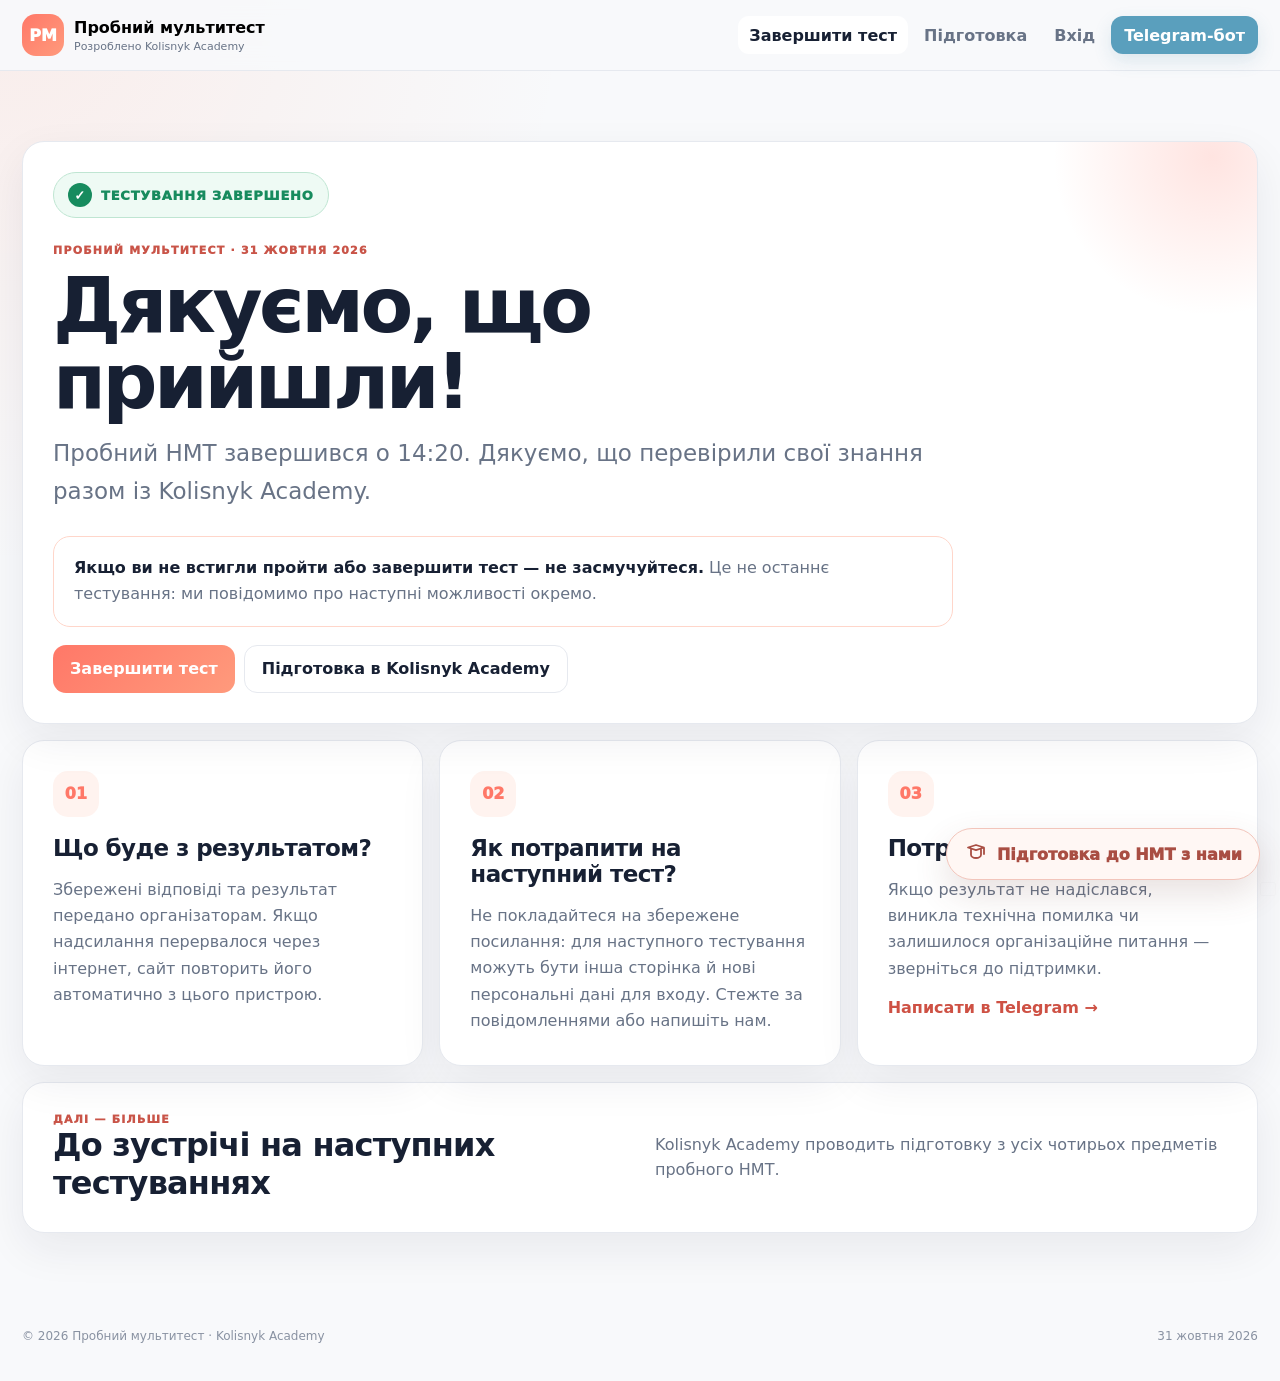
==== index.html @ 3bb96f21 "Refine persistent preparation call to action" ====
<!doctype html>
<html lang="uk">
<head>
<meta charset="utf-8">
<meta name="viewport" content="width=device-width,initial-scale=1,viewport-fit=cover">
<title>Пробний мультитест — Kolisnyk Academy</title>
<link rel="icon" type="image/svg+xml" href="assets/favicon.svg?v=1">
<meta name="description" content="Пробний НМТ у форматі, наближеному до реального тестувальника: реєстрація, персональний доступ, 2 етапи, 20-хвилинна перерва та 4 предмети.">
<link rel="stylesheet" href="assets/styles.css?v=60">
<!-- Microsoft Clarity -->
<script type="text/javascript">
    (function(c,l,a,r,i,t,y){
        c[a]=c[a]||function(){(c[a].q=c[a].q||[]).push(arguments)};
        t=l.createElement(r);t.async=1;t.src="https://www.clarity.ms/tag/"+i;
        y=l.getElementsByTagName(r)[0];y.parentNode.insertBefore(t,y);
    })(window, document, "clarity", "script", "yohpdgjc6r");
</script>
</head>
<body>

<header class="top"><div class="topin">
<button class="brand" id="brandHome"><span class="logo">PM</span><span><strong>Пробний мультитест</strong><small>Розроблено Kolisnyk Academy</small></span></button>
<nav class="desktop-nav" aria-label="Основна навігація"><button data-nav="ended" class="post-event-only" hidden>Завершити тест</button><button data-nav="home" class="active">Головна</button><button data-nav="register">Реєстрація</button><button data-nav="tutors">Підготовка</button><button data-nav="login">Вхід</button><a class="telegram-bot-nav" href="https://t.me/Kolisnyk_academy_bot" target="_blank" rel="noopener">Telegram-бот</a></nav>
</div></header>

<nav class="mobile-nav" aria-label="Мобільна навігація">
<button data-nav="ended" class="post-event-only" hidden>Завершити тест</button>
<button data-nav="home" class="active">Головна</button>
<button data-nav="register">Реєстрація</button>
<button data-nav="login" class="mobile-login"><svg class="mobile-nav-icon" viewBox="0 0 24 24" aria-hidden="true"><path d="M10 4H5a2 2 0 0 0-2 2v12a2 2 0 0 0 2 2h5M14 8l4 4-4 4M8 12h10"/></svg><span>Вхід</span></button>
<button data-nav="tutors">Підготовка</button>
<a id="mobileSupport" class="mobile-bot-link" href="https://t.me/Kolisnyk_academy_bot" target="_blank" rel="noopener">TG-бот</a>
</nav>

<main class="wrap">

<section id="home" class="section active">
<div class="hero">
<div class="card">
<div class="eyebrow" id="homeEyebrow">Пробний мультитест 2026</div>
<h1 id="homeTitle">НМТ буде 31 жовтня о 10:00</h1>
<p class="lead" id="homeLead">Перевір знання, відчуй темп тестування та спокійніше зайди в реальний іспит. Чотири предмети, два етапи та формат, наближений до НМТ.</p>
<div class="collabline"><b>Пробний мультитест від Kolisnyk Academy.</b><br>Проводимо підготовку з математики, української мови, історії України та англійської мови.</div>
<div class="datebox" id="homePhaseBox"><span id="homePhaseLabel">Реєстрація відкрита до</span><b id="homePhaseValue">30 жовтня 2026 · 23:59</b>
<div class="countdown" id="countdown">
<div class="count"><strong id="days">00</strong><span>днів</span></div>
<div class="count"><strong id="hours">00</strong><span>годин</span></div>
<div class="count"><strong id="minutes">00</strong><span>хвилин</span></div>
<div class="count"><strong id="seconds">00</strong><span>секунд</span></div>
</div></div>
<div class="schedule"><div><strong>10:00–12:00</strong><span>Перша сесія: українська мова + математика</span></div><div><strong>12:00–12:20</strong><span>Перерва. Якщо завершиш раніше — відпочиваєш до 12:20</span></div><div><strong>12:20–14:20</strong><span>Друга сесія: історія України + англійська</span></div></div>
<div class="actions"><button id="homeRegisterBtn" class="btn primary" data-nav="register">Зареєструватися</button><a class="btn telegram-bot-btn" href="https://t.me/Kolisnyk_academy_bot" target="_blank" rel="noopener">Перейти в Telegram-бот</a><button id="homeLoginBtn" class="btn ghost" data-nav="login">Увійти до кабінету</button><button class="btn ghost" data-nav="tutors" data-prep-target="academyPrep">Підготовка в Kolisnyk Academy</button></div>
</div>

<div class="card">
<div class="eyebrow">Участь</div><h2>Що потрібно зробити</h2>
<div class="quick">
<div class="quickrow"><span class="quickicon">1</span><div><b id="quickTitle1">Заповнити реєстрацію</b><span id="quickText1">Телефон і актуальний Telegram обов'язкові.</span></div></div>
<div class="quickrow"><span class="quickicon">2</span><div><b id="quickTitle2">Дочекатися підтвердження</b><span id="quickText2">Усю важливу інформацію надішлемо за вказаними контактами.</span></div></div>
<div class="quickrow"><span class="quickicon">3</span><div><b id="quickTitle3">Увійти 31 жовтня</b><span id="quickText3">Для кожного учасника буде персональний доступ.</span></div></div>
</div>
<div class="support"><p><b>Є питання або щось не працює?</b><br>Напиши нам у Telegram — допоможемо.</p><a id="supportHome" class="btn soft" href="https://t.me/kolisnyk_academy" target="_blank" rel="noopener">Написати в Telegram</a></div>
</div>
</div>

<div class="card" style="margin-top:16px">
<div class="eyebrow">FAQ</div><h2>Короткі відповіді</h2>
<div class="faq">
<details><summary>Коли буде пробний мультитест?</summary><p>31 жовтня 2026 року. Перша сесія починається о 10:00, друга — о 12:20 за київським часом. Логін і пароль можна отримати в Telegram-боті після реєстрації.</p></details>
<details><summary>Які предмети будуть?</summary><p>Українська мова, математика, історія України та англійська мова. Усі чотири предмети проводить Kolisnyk Academy.</p></details>
<details><summary>Скільки триватиме тест?</summary><p>Перша сесія триває з 10:00 до 12:00. О 12:00 вона завершується автоматично, після чого триває перерва до 12:20. Якщо завершиш раніше, матимеш довшу перерву. Друга сесія проходить з 12:20 до 14:20.</p></details>
<details><summary>Що буде, якщо не завершити першу сесію до 12:00?</summary><p>О 12:00 перша сесія завершується автоматично. Якщо учасник не завершив її самостійно вчасно, за цю сесію відображатиметься 0. Дані виконання зберігаються для організатора.</p></details>
<details><summary>Можна проходити з телефона?</summary><p>Так. Сайт адаптований для смартфона. Але для самого тесту, якщо є можливість, зручніше використовувати ноутбук або комп'ютер.</p></details>
<details><summary>Що буде після реєстрації?</summary><p>Одразу відкрий наш <a class="telegram-bot-inline" href="https://t.me/Kolisnyk_academy_bot" target="_blank" rel="noopener">Telegram-бот</a>, натисни «Start / Розпочати» та отримай персональні дані для входу.</p></details>
<details><summary>Що робити, якщо помилився / помилилася в Telegram?</summary><p>Напиши нам у Telegram підтримки та вкажи ім'я, з яким реєструвався / реєструвалася.</p></details>
</div></div>
</section>

<section id="ended" class="section post-event-section" aria-labelledby="endedTitle" aria-hidden="true">
<div class="post-event-hero card">
  <div class="post-event-status"><span aria-hidden="true">✓</span> Тестування завершено</div>
  <div class="eyebrow">Пробний мультитест · 31 жовтня 2026</div>
  <h1 id="endedTitle">Дякуємо, що прийшли!</h1>
  <p class="lead">Пробний НМТ завершився о 14:20. Дякуємо, що перевірили свої знання разом із Kolisnyk Academy.</p>
  <div class="post-event-note"><b>Якщо ви не встигли пройти або завершити тест — не засмучуйтеся.</b> Це не останнє тестування: ми повідомимо про наступні можливості окремо.</div>
  <div class="actions post-event-actions">
    <button class="btn primary" data-nav="ended">Завершити тест</button>
    <button class="btn ghost" data-nav="tutors">Підготовка в Kolisnyk Academy</button>
  </div>
</div>

<div class="post-event-grid">
  <article class="card post-event-card">
    <span class="post-event-icon" aria-hidden="true">01</span>
    <h2>Що буде з результатом?</h2>
    <p>Збережені відповіді та результат передано організаторам. Якщо надсилання перервалося через інтернет, сайт повторить його автоматично з цього пристрою.</p>
  </article>
  <article class="card post-event-card">
    <span class="post-event-icon" aria-hidden="true">02</span>
    <h2>Як потрапити на наступний тест?</h2>
    <p>Не покладайтеся на збережене посилання: для наступного тестування можуть бути інша сторінка й нові персональні дані для входу. Стежте за повідомленнями або напишіть нам.</p>
  </article>
  <article class="card post-event-card">
    <span class="post-event-icon" aria-hidden="true">03</span>
    <h2>Потрібна допомога?</h2>
    <p>Якщо результат не надіслався, виникла технічна помилка чи залишилося організаційне питання — зверніться до підтримки.</p>
    <a class="text-link" href="https://t.me/kolisnyk_academy" target="_blank" rel="noopener">Написати в Telegram →</a>
  </article>
</div>

<div class="card post-event-footer">
  <div><div class="eyebrow">Далі — більше</div><h2>До зустрічі на наступних тестуваннях</h2></div>
  <p>Kolisnyk Academy проводить підготовку з усіх чотирьох предметів пробного НМТ.</p>
</div>
</section>

<section id="register" class="section">
<div class="grid2">
<div class="card">
<div class="eyebrow">Реєстрація</div><h2>Запис на пробний мультитест</h2><p class="lead" style="font-size:16px">Заявки приймаємо до 30 жовтня 2026, 23:59 за київським часом.</p>
<form id="registrationForm">
<div class="formgrid">
<div class="field full"><label for="regName">Ім'я та прізвище</label><input id="regName" autocomplete="name" required placeholder="Наприклад, Анна Шевченко"></div>
<div class="field"><label for="regPhone">Телефон</label><input id="regPhone" type="tel" inputmode="tel" autocomplete="tel" required placeholder="+380 67 123 45 67"></div>
<div class="field"><label for="regTelegram">Telegram</label><input id="regTelegram" autocapitalize="off" spellcheck="false" required placeholder="@username"></div>
<div class="field"><label for="regEmail">Email</label><input id="regEmail" type="email" inputmode="email" autocomplete="email" required placeholder="name@gmail.com"></div>
<div class="field"><label for="regGrade">Клас</label><select id="regGrade" required><option value="">Оберіть клас</option><option>9</option><option>10</option><option>11</option><option>Випускник/ця</option></select></div>
<div class="field full"><label for="regCity">Місто</label><input id="regCity" autocomplete="address-level2" required placeholder="Київ"></div>
</div>
<div class="notice"><b>Перевір Telegram перед відправленням.</b> Вкажи актуальний <b>@username</b>. Якщо username неправильний або з тобою неможливо зв'язатися, ми не зможемо підтвердити участь та надіслати важливу інформацію.</div>
<div class="notice wait-notice"><b>Після надсилання форми обов’язково перейдіть у Telegram-бот.</b> Натисніть «Start / Розпочати», щоб отримати індивідуальні логін і пароль.<a class="telegram-bot-inline telegram-bot-notice" href="https://t.me/Kolisnyk_academy_bot" target="_blank" rel="noopener">Відкрити Telegram-бот →</a></div>
<div class="actions registration-actions"><button class="btn primary" type="submit">Надіслати заявку</button><a class="btn telegram-bot-btn" href="https://t.me/Kolisnyk_academy_bot" target="_blank" rel="noopener">Після заявки — відкрити Telegram-бот</a></div>
<div id="registrationStatus" class="status"></div>
</form>
</div>

<div class="card">
<div class="eyebrow">Підтримка</div><h2>Якщо виникло питання</h2>
<p class="lead" style="font-size:16px">Якщо форма не надсилається, не приходить підтвердження або ти помилився / помилилася в контактах — напиши нам.</p>
<div class="support"><p>Найшвидший спосіб зв'язку — Telegram.</p><a id="supportRegister" class="btn primary" href="https://t.me/kolisnyk_academy" target="_blank" rel="noopener">Написати в Telegram</a></div>
</div>
</div>
</section>

<section id="login" class="section">
<div class="card login">
<div class="eyebrow">31 жовтня 2026</div><h2>Вхід для учасників</h2><p class="lead" style="font-size:16px">Вхід для учасників буде доступний з 09:00 31 жовтня. Увійди завчасно — тест починається о 10:00.</p>
<div id="sessionStatus" class="sessionbox" aria-live="polite"><strong>Вхід для зареєстрованих учасників</strong><span>Використай персональні логін і пароль, отримані в Telegram-боті після реєстрації.</span></div>
  <div id="loginCountdown" class="phase-countdown" hidden aria-live="polite"></div>
  <form id="loginForm" style="margin-top:18px">
    <div class="field"><label for="loginInput">Логін</label><input id="loginInput" required autocomplete="username" placeholder="Введіть логін"></div>
    <div class="field" style="margin-top:14px"><label for="passwordInput">Пароль</label><input id="passwordInput" type="password" required autocomplete="current-password" placeholder="Введіть пароль"></div>
    <div class="actions"><button class="btn primary" type="submit">Увійти</button></div>
    <div id="loginStatus" class="status"></div>
  </form>
<div class="support"><p><b>Ще не отримав/ла логін і пароль?</b><br>Відкрий Telegram-бот і натисни «Start / Розпочати». Якщо потрібна допомога — напиши менеджеру.</p><div class="actions"><a class="btn telegram-bot-btn" href="https://t.me/Kolisnyk_academy_bot" target="_blank" rel="noopener">Отримати доступ у Telegram-боті</a><a id="supportLogin" class="btn ghost" href="https://t.me/kolisnyk_academy" target="_blank" rel="noopener">Написати менеджеру</a></div></div>
</div>
</section>

<section id="lobby" class="section">
  <div class="panel">
    <div class="eyebrow">Перед початком</div>
    <h2>Перевірте дані та правила</h2>
    <div class="lobby-grid">
      <div class="identity">
        <small>Учасник / учасниця</small>
        <strong id="lobbyName">Учасник / учасниця</strong>
        <div style="margin-top:18px;color:var(--muted)">Пробний НМТ від Kolisnyk Academy</div>
        <div style="font-size:22px;font-weight:950;margin-top:4px">31 жовтня 2026</div>
      </div>
      <div>
        <div class="info-band">Тест проходить у два етапи. У межах одного етапу можна самостійно перемикатися між двома предметами. Після завершення першого етапу повернутися до української мови та математики неможливо.</div>
        <div class="rules">
          <div class="rule"><i>1</i><span>На перший етап відведено 120 хвилин: українська мова + математика.</span></div>
          <div class="rule"><i>2</i><span>Кожну відповідь потрібно окремо зберегти кнопкою «Зберегти відповідь».</span></div>
          <div class="rule"><i>3</i><span>Після першого етапу — 20 хвилин перерви.</span></div>
          <div class="rule"><i>4</i><span>Другий етап — 120 хвилин: історія України + англійська мова.</span></div>
        </div>
        <label class="checkline"><input id="rulesAgree" type="checkbox"><span>Я ознайомився / ознайомилася з правилами пробного тесту й розумію, що після завершення етапу повернутися до нього буде неможливо.</span></label>
        <div class="exam-start">
  
  <h3>Початок тестування</h3>
  <p>Перша сесія починається о 10:00, друга — о 12:20 за київським часом.</p>
  <div class="actions">
    <button id="startTestBtn" class="btn primary">Почати тестування</button>
    <button id="startStage2TestBtn" hidden data-test-control class="btn ghost" type="button">Одразу відкрити другу сесію</button>
    <button id="resetProgressBtn" hidden data-test-control class="btn soft" type="button">Скинути мій прогрес</button>
  </div>
  <div id="lobbyCountdown" class="phase-countdown" hidden aria-live="polite"></div>
</div>
      </div>
    </div>
  </div>
</section>

<section id="exam" class="section">
  <div class="exam-shell">
    <div class="exam-top">
      <div class="exam-tabs">
        <button class="exam-tab active" data-examtab="examview">Іспит</button>
        <button class="exam-tab" data-examtab="reference">Довідкові матеріали</button>
        <button class="exam-tab" data-examtab="instruction">Інструкція</button>
      </div>
      <div style="display:flex;align-items:center;gap:10px;flex-wrap:wrap">
        <button id="timerToggle" class="timer timer-toggle" type="button" aria-pressed="false" title="Приховати таймер">⏱ <span id="timerText">02:00:00</span><span id="timerHiddenLabel" class="hide">Показати таймер</span></button>
        <button id="finishStageBtn" class="btn btn-primary">Завершити роботу над тестом</button>
      </div>
    </div>

    <div id="examview" class="exam-view">
      <div class="exam-grid">
        <aside class="side-left">
          <h3 style="margin-top:0">Розклад</h3>
          <div class="schedule-item"><span class="schedule-num">1</span><div><b>1 етап — 10:00–12:00</b><span>Українська мова 2026 + математика 2026</span></div></div>
          <div class="schedule-item"><span class="schedule-num">2</span><div><b>Перерва — до 12:20</b><span>Повернутися до першого етапу неможливо.</span></div></div>
          <div class="schedule-item"><span class="schedule-num">3</span><div><b>2 етап — 12:20–14:20</b><span>Історія України 2026 + англійська мова 2024</span></div></div>
          <div class="info-band" style="margin-top:15px;font-size:12px">У межах активного етапу можна перемикатися між двома предметами й самостійно розподіляти час.</div>
        </aside>

        <main class="exam-main">
          <div class="subject-tabs">
            <button class="subject-tab active" data-subject="ukrainian">Українська мова</button>
            <button class="subject-tab" data-subject="math">Математика</button>
            <button class="subject-tab" data-subject="history" disabled>Історія України</button>
            <button class="subject-tab" data-subject="english" disabled>Англійська мова</button>
          </div>

          <div class="qhead">
            <h3 id="questionTitle">Завдання 1</h3>
            <div class="q-actions"><span class="pill" id="typePill">Вибір однієї відповіді</span></div>
          </div>

          <div id="questionContent"></div>

          <div class="save-row">
            <button id="saveAnswerBtn" class="btn btn-primary">Зберегти відповідь</button>
            <span id="savedMessage" class="saved">✓ Відповідь збережено</span>
          </div>
        </main>

        <aside class="side-right">
          <h3>Завдання</h3>
          <div id="palette" class="palette"></div>
          <div class="legend"><span><i class="dot"></i>Відповідь є</span><span><i class="dot visited"></i>Переглянуто</span><span><i class="dot gray"></i>Не відкрито</span></div>
        </aside>
      </div>
    </div>

    <div id="reference" class="reference-view">
      <div class="exam-main">
        <div class="eyebrow">Математика</div>
        <h2>Довідкові матеріали</h2>
        <p class="sub">Офіційний довідник формул на 3 сторінки: алгебра, аналіз, тригонометрія, геометрія, координати та вектори.</p>
        <div class="reference-pdf">
          <div class="reference-pages" aria-label="Три сторінки довідкових матеріалів"><img src="formuli-page-1.png" alt="Довідкові матеріали, сторінка 1"><img src="formuli-page-2.png" alt="Довідкові матеріали, сторінка 2" loading="lazy"><img src="formuli-page-3.png" alt="Довідкові матеріали, сторінка 3" loading="lazy"></div>
          <div class="actions"><a class="btn btn-ghost" href="formuli.pdf" target="_blank" rel="noopener">Відкрити PDF на весь екран</a><a class="btn btn-soft" href="formuli.pdf" download>Завантажити PDF</a></div>
        </div>
      </div>
    </div>

    <div id="instruction" class="instruction-view">
      <div class="exam-main">
        <div class="eyebrow">Як працювати із тестом</div>
        <h2>Інструкція</h2>
        <div class="instruction-intro">Перед початком переконайтеся, що пристрій підключений до живлення, інтернет працює стабільно, а браузер не перебуває в режимі приватного перегляду.</div>
        <div class="instruction-list">
          <div class="instruction-item"><b>1. Два етапи.</b> Перший етап триває 120 хвилин і містить українську мову та математику. Після перерви відкривається другий етап — історія України та англійська мова, також на 120 хвилин.</div>
          <div class="instruction-item"><b>2. Перемикання між предметами.</b> У межах активного етапу можна вільно перемикатися між двома доступними предметами й самостійно розподіляти час.</div>
          <div class="instruction-item"><b>3. Навігація завданнями.</b> Використовуйте номери на панелі «Завдання». Кораловий номер означає збережену відповідь, сірий — переглянуте завдання без збереженої відповіді.</div>
          <div class="instruction-item"><b>4. Збереження відповіді.</b> Самого вибору варіанта недостатньо. Для кожного завдання обов'язково натисніть «Зберегти відповідь». Лише після цього відповідь зараховується.</div>
          <div class="instruction-item"><b>5. Зміна відповіді.</b> До завершення активного етапу можна повернутися до завдання, вибрати інший варіант і повторно натиснути «Зберегти відповідь».</div>
          <div class="instruction-item"><b>6. Завдання на відповідність.</b> Кожну літеру можна використати лише один раз. Якщо варіант уже обрано в іншому рядку, система не дозволить вибрати його повторно.</div>
          <div class="instruction-item"><b>7. Таймер.</b> Час продовжує відраховуватися, навіть якщо таймер приховано. Перед завершенням етапу система покаже попередження за 10, 5 та 1 хвилину.</div>
          <div class="instruction-item"><b>8. Довідкові матеріали.</b> PDF із математичними формулами доступний у вкладці «Довідкові матеріали». Повернутися до завдання можна вкладкою «Іспит».</div>
          <div class="instruction-item"><b>9. Перезавантаження сторінки.</b> Збережені відповіді, активний етап, таймер і сеанс входу відновляться автоматично. Незбережений вибір поточного завдання відновлюватися не буде.</div>
          <div class="instruction-item"><b>10. Завершення.</b> Натисніть «Завершити роботу над тестом». Система покаже номери завдань без збережених відповідей і попросить підтвердження. Після підтвердження повернутися до завершеного етапу неможливо.</div>
          <div class="instruction-item"><b>11. Якщо виникла проблема.</b> Не закривайте вкладку одразу. Спочатку спробуйте один раз перезавантажити сторінку. Якщо проблема залишилася, зробіть знімок екрана й зверніться до організатора.</div>
        </div>
      </div>
    </div>
  </div>
</section>

<section id="tutors" class="section">
<div class="prep-funnel" id="academyPrep">
  <div class="prep-funnel-top"><a href="https://olexanderkolsnyk.github.io/Kolisnyk-Academy/" target="_blank" rel="noopener" aria-label="Відкрити сайт Kolisnyk Academy"><img src="assets/logo-kolisnyk-horizontal.png" alt="Kolisnyk Academy" width="767" height="294"></a><span>Підбір без довгих анкет</span></div>
  <div class="prep-funnel-hero">
    <div class="prep-funnel-copy"><div class="eyebrow">Підготовка з чотирьох предметів</div><h2>Підібрати <em>навчання</em></h2><p>Розкажіть, що зараз потрібно. Ми запропонуємо формат і викладача, а ви познайомитеся з ним на пробному занятті.</p><div class="prep-steps" aria-label="Як це працює"><span>1. Ціль</span><span>2. Розмова</span><span>3. Пробне</span></div></div>
    <div class="prep-picker"><div class="prep-picker-head"><h3>Що вас цікавить?</h3><p>Оберіть один варіант — це ні до чого не зобов’язує.</p></div><div class="prep-goals" role="group" aria-label="Навчальна ціль"><button type="button" data-prep-goal="НМТ"><strong>Підготовка до НМТ</strong><small>від стартового рівня до цільового бала</small></button><button type="button" data-prep-goal="Школа"><strong>Шкільна програма</strong><small>зрозуміти теми й підняти оцінку</small></button><button type="button" data-prep-goal="Поглиблено"><strong>Поглиблено</strong><small>олімпіади, параметри, складні задачі</small></button><button type="button" data-prep-goal="Порада"><strong>Потрібна порада</strong><small>разом визначимо найкращий старт</small></button></div><p class="prep-recommendation" id="prepRecommendation" aria-live="polite">Оберіть ціль — нижче можна одразу написати живій людині.</p></div>
  </div>
  <div class="prep-contact"><div class="prep-contact-head"><h3>Домовтеся про підготовку так, як зручно вам</h3><p>Без ботів і автоматичних продажів — відповість менеджер академії.</p></div><div class="prep-contact-grid"><a href="https://t.me/kolisnyk_academy" target="_blank" rel="noopener"><i><svg viewBox="0 0 24 24" aria-hidden="true"><path d="M21.5 3.4 18.3 19c-.2 1.1-.9 1.4-1.8.9l-4.9-3.6-2.4 2.3c-.3.3-.5.5-1 .5l.4-5 9-8.1c.4-.4-.1-.6-.6-.2L5.9 12.8l-4.8-1.5c-1-.3-1.1-1 .2-1.5L20 2.6c.9-.3 1.7.2 1.5.8Z"/></svg></i><strong>Написати в Telegram</strong><span>Найшвидший спосіб домовитися</span><b>↗</b></a><a href="https://ig.me/m/kolisnyk_academy" target="_blank" rel="noopener"><i><svg viewBox="0 0 24 24" aria-hidden="true"><rect x="3" y="3" width="18" height="18" rx="5"/><circle cx="12" cy="12" r="4.2"/><circle cx="17.4" cy="6.7" r="1"/></svg></i><strong>Написати в Instagram</strong><span>Перейти одразу в Direct</span><b>↗</b></a><a href="https://olexanderkolsnyk.github.io/Kolisnyk-Academy/" target="_blank" rel="noopener"><i><svg viewBox="0 0 24 24" aria-hidden="true"><circle cx="12" cy="12" r="9"/><path d="M3 12h18M12 3a14 14 0 0 1 0 18M12 3a14 14 0 0 0 0 18"/></svg></i><strong>Дізнатися більше про школу</strong><span>Викладачі, навчання, результати та ціни</span><b>↗</b></a></div></div>
  <div class="prep-socials"><div><h3>Дивитися, читати й бути на зв’язку</h3><span>Усі офіційні сторінки в одному місці</span></div><div class="prep-social-grid"><a href="https://www.instagram.com/kolisnyk_academy" target="_blank" rel="noopener"><i><svg viewBox="0 0 24 24"><rect x="3" y="3" width="18" height="18" rx="5"/><circle cx="12" cy="12" r="4.2"/><circle cx="17.4" cy="6.7" r="1"/></svg></i>Instagram</a><a href="https://www.tiktok.com/@kolisnyk_academy" target="_blank" rel="noopener"><i><svg viewBox="0 0 24 24"><path d="M14 4v10.2a4.2 4.2 0 1 1-3.6-4.1M14 4c.8 2.7 2.4 4.2 5 4.5"/></svg></i>TikTok</a><a href="https://www.youtube.com/@kolisnyk_academy" target="_blank" rel="noopener"><i><svg viewBox="0 0 24 24"><path d="M21 8.2a3 3 0 0 0-2.1-2.1C17 5.6 12 5.6 12 5.6s-5 0-6.9.5A3 3 0 0 0 3 8.2 31 31 0 0 0 2.5 12 31 31 0 0 0 3 15.8a3 3 0 0 0 2.1 2.1c1.9.5 6.9.5 6.9.5s5 0 6.9-.5a3 3 0 0 0 2.1-2.1 31 31 0 0 0 .5-3.8 31 31 0 0 0-.5-3.8ZM10 9l5 3-5 3Z"/></svg></i>YouTube</a><a href="https://t.me/kolisnyk_academy" target="_blank" rel="noopener"><i><svg viewBox="0 0 24 24"><path d="M21.5 3.4 18.3 19c-.2 1.1-.9 1.4-1.8.9l-4.9-3.6-2.4 2.3c-.3.3-.5.5-1 .5l.4-5 9-8.1c.4-.4-.1-.6-.6-.2L5.9 12.8l-4.8-1.5c-1-.3-1.1-1 .2-1.5L20 2.6c.9-.3 1.7.2 1.5.8Z"/></svg></i>Telegram</a><a href="https://www.threads.com/@kolisnyk_academy?igshid=NTc4MTIwNjQ2YQ==" target="_blank" rel="noopener"><i><svg viewBox="0 0 24 24"><path d="M16.5 8.5c-1-2-2.8-3-5-3-4 0-6.5 2.8-6.5 6.8 0 4.1 2.5 6.7 6.3 6.7 3.4 0 5.7-1.7 5.7-4.3 0-2.1-1.6-3.5-4.1-3.5-2.3 0-3.8 1-3.8 2.6 0 1.4 1.2 2.3 2.8 2.3 2.7 0 4.6-2.2 4.6-5.2 0-3.4-1.7-5.6-4.8-5.6"/></svg></i>Threads</a><a href="https://www.facebook.com/katerina.kolisnik.727264" target="_blank" rel="noopener"><i><svg viewBox="0 0 24 24"><path d="M14 8h3V4h-3c-3 0-5 2-5 5v3H6v4h3v6h4v-6h3l1-4h-4V9c0-.7.3-1 1-1Z"/></svg></i>Facebook</a><a href="https://r.mssg.me/m/697bfcc0610fc48495b6ee1d" target="_blank" rel="noopener"><i><svg viewBox="0 0 24 24"><path d="M5 4.5c4-2 10-1.5 13 1.5 2.5 2.5 2.8 7.5.7 10.3-1.9 2.4-5.1 3.2-8.2 2.7L6 21l.8-3.8C3.8 14.4 2.8 7.7 5 4.5Z"/><path d="M8 8c.5 3.5 2.5 5.5 6 6m-5.5-6.5 1.5 2-1 1c.7 1.3 1.7 2.3 3 3l1-1 2 1.5"/></svg></i>Viber-чат</a></div><p>Оберіть будь-який канал — відповідь надасть людина, а не бот.</p></div>
</div>
</section>

<section id="admin" class="section">
  <div id="adminLoginCard" class="panel admin-login">
    <div class="eyebrow">Control room</div>
    <h2>Адміністрування</h2>
    <p class="sub">Вхід лише для організаторів.</p>
    <div class="field"><label for="adminPassword">Пароль адміністратора</label><input id="adminPassword" type="password" placeholder="••••••••"></div>
    <div class="actions"><button id="adminLoginBtn" class="btn btn-primary">Увійти</button></div>
    <div id="adminStatus" class="status"></div>
  </div>

  <div id="adminPanel" class="panel hide">
    <div class="eyebrow">Налаштування</div>
    <h2>Доступи учасників</h2>
    <div class="test-tools">
      <h3>Видати один доступ</h3>
      <div class="formgrid">
        <div class="field"><label for="accessName">Ім’я учасника</label><input id="accessName" placeholder="Анна Шевченко"></div>
        <div class="field"><label for="accessContact">Telegram або email</label><input id="accessContact" placeholder="@username або name@gmail.com"></div>
      </div>
      <div class="actions"><button id="createAccessBtn" class="btn primary">Створити логін і пароль</button><button id="importMainBtn" class="btn ghost">Імпортувати нових з основної таблиці</button></div>
      <div id="credentialOutput" class="credential-output hide"></div>
    </div>
    <div class="admin-settings">
      <div class="setting"><strong>Дедлайн реєстрації</strong><input id="adminDeadline" type="datetime-local"></div>
      <div class="setting"><strong>Дата доступу до тесту</strong><input id="adminTestStart" type="datetime-local"></div>
      <div class="setting"><strong>Реєстрація</strong><select id="adminRegOpen"><option value="yes">Відкрита</option><option value="no">Закрита</option></select></div>
      <div class="setting"><strong>Kolisnyk Academy · Telegram</strong><input id="mathTelegram" placeholder="https://t.me/..."></div>
      <div class="setting"><strong>Kolisnyk Academy · Instagram</strong><input id="mathInstagram" placeholder="https://instagram.com/..."></div>
      <div class="setting"><strong>Kolisnyk Academy · TikTok</strong><input id="mathTiktok" placeholder="https://tiktok.com/@..."></div>
    </div>

    <div class="toolbar">
      <button id="saveAdminSettings" class="btn btn-primary">Зберегти налаштування</button>
      <button id="exportAdminCsv" class="btn btn-green">Експорт CSV / Excel</button>
      <button id="refreshAdmin" class="btn btn-ghost">Оновити список</button>
    </div>

    <div class="table-wrap">
      <table>
        <thead><tr><th>№</th><th>ПІБ</th><th>Телефон</th><th>Telegram</th><th>Email</th><th>Клас</th><th>Місто</th><th>Логін</th><th>Статус</th></tr></thead>
        <tbody id="participantsBody"></tbody>
      </table>
    </div>
  </div>
</section>

</main>

<footer class="footer"><span>© 2026 Пробний мультитест · Kolisnyk Academy</span><span>31 жовтня 2026</span><button id="versionKnock" class="version-knock" aria-label=""></button></footer>

<div id="finishModal" class="modal">
  <div class="modal-card">
    <div class="eyebrow">Завершення етапу</div>
    <h3 id="finishTitle">Ви впевнені?</h3>
    <p id="finishSummary"></p><div id="finishMissing" class="missing-review"></div>
    <div class="actions">
      <button id="cancelFinish" class="btn btn-ghost">Ні, повернутися до завдань</button>
      <button id="confirmFinish" class="btn btn-primary">Так, завершити роботу</button>
    </div>
  </div>
</div>

<div id="breakModal" class="modal">
  <div class="modal-card">
    <div class="eyebrow">Перерва</div>
    <h3>Перший етап завершено</h3>
    <p>Повернутися до української мови та математики вже неможливо. Друга сесія почнеться у запланований час — о 12:20. Якщо першу сесію завершено раніше, перерва автоматично буде довшою.</p>
    <div class="timer" style="display:inline-block;margin:10px 0 5px"><span id="breakTimerText">00:20:00</span></div>
    <label class="checkline"><input id="secondStageAgree" type="checkbox"><span>Я ознайомився / ознайомилася з правилами другої сесії та готовий / готова розпочати тестування.</span></label>
    <div id="secondStageGate" class="phase-countdown" aria-live="polite">Друга сесія відкриється о 12:20.</div>
    <div class="actions"><button id="skipBreakBtn" class="btn primary" disabled>Почати другу сесію</button></div>
  </div>
</div>

<div id="resultModal" class="modal">
  <div class="modal-card result-modal-card">
    <div class="eyebrow">Результат</div>
    <h3>Пробний НМТ завершено</h3>
    <p id="resultLead" class="result-lead hide">Ваші відповіді успішно збережено.</p>
    <div id="resultLoading" class="result-loading" role="status" aria-live="polite">
      <span class="result-spinner" aria-hidden="true"></span>
      <strong>Зачекайте, будь ласка…</strong>
      <span>Зберігаємо відповіді та підтверджуємо спробу.</span>
    </div>
    <div id="resultErrorState" class="delivery-state err hide" role="alert"></div>
    <div id="resultSuccessContent" class="hide">
      <div class="telegram-result-info">
        <div class="telegram-result-icon" aria-hidden="true">
          <svg viewBox="0 0 24 24"><path d="M21 3 3.8 9.6c-1.2.5-1.2 1.2-.2 1.5l4.4 1.4 1.7 5.2c.2.7.1 1 .8 1 .5 0 .8-.2 1-.5l2.5-2.4 5 3.7c.9.5 1.6.2 1.8-.9L23 4.5C23.3 3.2 22.5 2.6 21 3Z"/></svg>
        </div>
        <div>
          <h4>Результат можна отримати в Telegram</h4>
          <p>На пробне НМТ зареєструвалося значно більше учасників, ніж ми очікували 💛<br>Щоб сайт працював стабільно для всіх, результати та аналіз тесту ми видаємо через наш Telegram-бот.</p>
          <p>Перейдіть у бот, натисніть «Start / Розпочати» — і одразу отримаєте свій результат.</p>
          <p>Там також можна замовити детальний аналіз тесту: правильні й неправильні відповіді, теми, які варто повторити, та рекомендації щодо підготовки.</p>
        </div>
      </div>
      <div id="resultGrid" class="result-grid tester-result-grid hide"></div>
      <div id="deliveryState" class="delivery-state hide" role="status" aria-live="polite"></div>
      <a id="telegramResultBtn" class="telegram-result-cta" href="https://t.me/Kolisnyk_academy_bot" target="_blank" rel="noopener">
        <svg viewBox="0 0 24 24" aria-hidden="true"><path d="M21 3 3.8 9.6c-1.2.5-1.2 1.2-.2 1.5l4.4 1.4 1.7 5.2c.2.7.1 1 .8 1 .5 0 .8-.2 1-.5l2.5-2.4 5 3.7c.9.5 1.6.2 1.8-.9L23 4.5C23.3 3.2 22.5 2.6 21 3Z"/></svg>
        <span>Отримати результат у Telegram</span>
      </a>
      <div class="result-secondary-actions">
        <button id="resultHome" class="btn ghost">На головну</button>
        <button class="btn btn-ghost" data-nav="tutors">Підготовка в Kolisnyk Academy</button>
      </div>
      <button id="repeatTestBtn" hidden data-test-control class="btn primary result-repeat">Скинути й пройти ще раз</button>
    </div>
    <button id="retryResultBtn" class="btn primary result-retry hide" type="button">Повторити збереження</button>
  </div>
</div>

<div id="warningToast" class="warning-toast" role="status" aria-live="assertive"></div>
<button class="prep-float" type="button" data-nav="tutors" aria-label="Перейти до підготовки до НМТ з Kolisnyk Academy"><svg viewBox="0 0 24 24" aria-hidden="true"><path d="M4 5.5 12 3l8 2.5-8 2.6-8-2.6Zm3 2v5.2c0 1.7 2.2 3.3 5 3.3s5-1.6 5-3.3V7.5M20 6v6"/></svg><span>Підготовка до НМТ з нами</span></button>
<script src="assets/exam-data.js?v=45"></script>
<script src="assets/app.js?v=63"></script>

</body>
</html>
---- assets/styles.css ----
:root{
  --bg:#f7f8fb;
  --card:#fff;
  --ink:#172033;
  --muted:#697386;
  --line:#e5e8ef;
  --coral:#ff7868;
  --coral2:#ff957a;
  --peach:#ffc0a5;
  --rose:#ff7d98;
  --soft:#fff3ef;
  --soft2:#fff7f4;
  --green:#1fa66f;
  --greenSoft:#eefaf4;
  --blueSoft:#eef7ff;
  --yellowSoft:#fff8e8;
  --shadow:0 18px 55px rgba(24,32,51,.08);
  --radius:24px;
}
*{box-sizing:border-box}
[hidden]{display:none!important}
html{scroll-behavior:smooth}
body{
  margin:0;
  font-family:Inter,ui-sans-serif,system-ui,-apple-system,BlinkMacSystemFont,"Segoe UI",sans-serif;
  color:var(--ink);
  background:
    radial-gradient(circle at 0% 0%,rgba(255,149,122,.14),transparent 28%),
    radial-gradient(circle at 100% 8%,rgba(255,192,165,.17),transparent 26%),
    var(--bg);
}
button,input,select,textarea{font:inherit}
button{cursor:pointer}
a{color:inherit}
.shell{max-width:1480px;margin:auto;padding:0 30px 60px}
.topbar{
  position:sticky;top:0;z-index:60;
  background:rgba(247,248,251,.90);
  backdrop-filter:blur(18px);
  border-bottom:1px solid rgba(229,232,239,.92)
}
.topbar-inner{
  max-width:1480px;margin:auto;padding:15px 30px;
  display:flex;align-items:center;justify-content:space-between;gap:24px
}
.brand-home{
  border:0;background:transparent;padding:0;display:flex;align-items:center;gap:13px;text-align:left;color:var(--ink)
}
.brand-mark{
  width:46px;height:46px;border-radius:15px;display:grid;place-items:center;
  background:linear-gradient(140deg,var(--coral),var(--coral2));color:#fff;font-weight:950;
  box-shadow:0 10px 28px rgba(255,120,104,.24)
}
.brand-copy{font-weight:950;font-size:18px;line-height:1.05}
.brand-copy small{display:block;margin-top:5px;color:var(--muted);font-size:12px;font-weight:750}
.nav{display:flex;align-items:center;gap:7px;flex-wrap:wrap}
.nav button{
  border:0;background:transparent;color:var(--muted);font-weight:800;padding:10px 13px;border-radius:12px
}
.nav button.active,.nav button:hover{background:#fff;color:var(--ink);box-shadow:0 7px 22px rgba(24,32,51,.06)}
.section{display:none;padding:34px 0 0}
.section.active{display:block}
.post-event-section{padding-bottom:32px}
.post-event-hero{position:relative;overflow:hidden;padding:clamp(30px,5vw,64px);background:linear-gradient(135deg,#fff 0%,#fff8f5 58%,#fff1eb 100%)}
.post-event-hero:after{content:"";position:absolute;width:330px;height:330px;border-radius:50%;right:-120px;top:-150px;background:radial-gradient(circle,rgba(255,120,104,.2),rgba(255,120,104,0) 68%);pointer-events:none}
.post-event-hero h1{max-width:900px;font-size:clamp(42px,6vw,78px)}
.post-event-hero .lead{max-width:900px;font-size:clamp(18px,2vw,23px)}
.post-event-status{display:inline-flex;align-items:center;gap:9px;margin-bottom:26px;padding:10px 14px;border-radius:999px;background:var(--greenSoft);border:1px solid #bfe5d2;color:var(--green);font-size:13px;font-weight:950;text-transform:uppercase;letter-spacing:.06em}
.post-event-status span{display:grid;place-items:center;width:24px;height:24px;border-radius:50%;background:var(--green);color:#fff}
.post-event-note{max-width:900px;margin-top:25px;padding:18px 20px;border:1px solid #ffd6ca;border-radius:17px;background:rgba(255,255,255,.76);color:var(--muted);line-height:1.65}
.post-event-note b{color:var(--ink)}
.post-event-actions{position:relative;z-index:1;margin-top:25px}
.post-event-grid{display:grid;grid-template-columns:repeat(3,1fr);gap:16px;margin-top:16px}
.post-event-card{padding:26px;box-shadow:0 12px 35px rgba(24,32,51,.055)}
.post-event-card h2{margin-top:18px;font-size:23px}
.post-event-card p{color:var(--muted);line-height:1.65;margin-bottom:0}
.post-event-icon{display:grid;place-items:center;width:46px;height:46px;border-radius:15px;background:var(--soft);color:var(--coral);font-weight:950}
.text-link{display:inline-block;margin-top:16px;color:#ce5144;font-weight:900;text-decoration:none}
.text-link:hover{text-decoration:underline}
.post-event-footer{display:grid;grid-template-columns:1fr 1fr;align-items:center;gap:30px;margin-top:16px;padding:28px 32px}
.post-event-footer h2{margin-bottom:0}
.post-event-footer p{color:var(--muted);line-height:1.6;margin:0}
.post-event-only[hidden]{display:none!important}
body.test-ended [data-nav="home"],body.test-ended [data-nav="register"],body.test-ended #mobileSupport{display:none!important}
body.test-ended .mobile-nav{grid-template-columns:repeat(3,1fr)}
@media(max-width:850px){.post-event-grid{grid-template-columns:1fr}.post-event-footer{grid-template-columns:1fr}.post-event-hero{padding:30px 24px}.post-event-actions .btn{width:100%}}
.hero{display:grid;grid-template-columns:1.08fr .92fr;gap:26px;padding-top:28px}
.card,.panel,.exam-shell,.modal-card{
  background:var(--card);border:1px solid var(--line);border-radius:var(--radius);box-shadow:var(--shadow)
}
.card,.panel{padding:32px}
.eyebrow{font-size:12px;text-transform:uppercase;letter-spacing:.11em;font-weight:950;color:var(--coral)}
h1{font-size:clamp(40px,5.2vw,70px);line-height:.99;letter-spacing:-.045em;margin:12px 0 18px}
h2{font-size:30px;letter-spacing:-.025em;margin:0 0 10px}
h3{letter-spacing:-.015em}
.lead{font-size:18px;line-height:1.7;color:var(--muted);max-width:760px}
.hero-date{
  display:flex;align-items:center;gap:14px;margin-top:24px;padding:18px 20px;border-radius:18px;
  background:linear-gradient(135deg,#fff3ef,#fff9f6);border:1px solid #ffd9cc
}
.hero-date b{display:block;font-size:22px;color:var(--coral)}
.meta-grid{display:grid;grid-template-columns:repeat(3,1fr);gap:12px;margin-top:20px}
.meta{
  border:1px solid var(--line);background:#fafbfe;border-radius:16px;padding:16px
}
.meta strong{font-size:21px;display:block;margin-bottom:5px}
.meta span{font-size:13px;line-height:1.45;color:var(--muted)}
.btn{
  border:0;border-radius:13px;padding:13px 18px;font-weight:900;display:inline-flex;align-items:center;justify-content:center;gap:8px;
  transition:.18s transform,.18s box-shadow,.18s opacity
}
.btn:hover{transform:translateY(-1px)}
.btn:disabled{opacity:.45;cursor:not-allowed;transform:none}
.btn-primary{
  color:#fff;background:linear-gradient(135deg,var(--coral),var(--coral2));
  box-shadow:0 11px 26px rgba(255,120,104,.23)
}
.btn-soft{background:var(--soft);color:#c94d43}
.btn-ghost{background:#fff;border:1px solid var(--line);color:var(--ink)}
.btn-green{background:var(--greenSoft);border:1px solid #c9eddc;color:#168458}
.btn-danger{background:#fff0f0;border:1px solid #ffd2d2;color:#b63030}
.actions{display:flex;align-items:center;gap:11px;flex-wrap:wrap;margin-top:20px}
.sub{color:var(--muted);line-height:1.62;margin:0 0 22px}
.flow{display:flex;flex-direction:column;gap:12px}
.flow-row{
  padding:16px;border:1px solid var(--line);background:#fafbfe;border-radius:16px;
  display:flex;align-items:center;gap:13px
}
.step{
  width:35px;height:35px;border-radius:50%;flex:0 0 auto;display:grid;place-items:center;
  color:#fff;background:linear-gradient(140deg,var(--coral),var(--coral2));font-weight:950
}
.flow-row b{display:block;margin-bottom:3px}
.flow-row span{font-size:13px;color:var(--muted)}
.grid2{display:grid;grid-template-columns:1fr 1fr;gap:24px}
.form-grid{display:grid;grid-template-columns:1fr 1fr;gap:14px}
.field{display:flex;flex-direction:column;gap:8px}
.field.full{grid-column:1/-1}
label{font-size:13px;color:#424c60;font-weight:850}
input,select,textarea{
  width:100%;padding:13px 14px;border-radius:12px;border:1px solid var(--line);outline:none;background:#fff;color:var(--ink);
  transition:.2s border-color,.2s box-shadow
}
input:focus,select:focus,textarea:focus{border-color:#ffab97;box-shadow:0 0 0 4px rgba(255,120,104,.09)}
.notice{
  margin-top:14px;padding:14px 16px;border-radius:14px;background:var(--yellowSoft);border:1px solid #f6e3ad;
  color:#7f621b;font-size:13px;line-height:1.55
}
.status{display:none;margin-top:14px;padding:14px 16px;border-radius:14px;line-height:1.5}
.status.show{display:block}
.status.ok{background:var(--greenSoft);border:1px solid #c8eedc;color:#126944}
.status.err{background:#fff0f0;border:1px solid #ffd2d2;color:#a82e2e}
.telegram-bot-nav{display:inline-flex;align-items:center;min-height:38px;padding:9px 13px;border-radius:12px;background:#5a9fbd;color:#fff;text-decoration:none;font-weight:900;box-shadow:0 7px 18px rgba(72,139,168,.16)}
.telegram-bot-nav:hover{background:#478eac;color:#fff}
.telegram-bot-btn{color:#fff!important;background:#5a9fbd!important;box-shadow:0 10px 24px rgba(72,139,168,.18);text-decoration:none}
.telegram-bot-btn:hover{background:#478eac!important}
.telegram-bot-inline{color:#397f9d;font-weight:900;text-decoration:underline;text-underline-offset:3px}
.telegram-bot-notice{display:block;width:max-content;max-width:100%;margin-top:9px;font-size:14px}
.registration-actions{align-items:stretch}.registration-actions .btn{min-height:54px}
.prep-float{position:fixed;right:20px;bottom:20px;z-index:80;display:flex;align-items:center;gap:9px;min-height:52px;padding:12px 17px;border:1px solid #f2c5bb;border-radius:999px;background:#fff7f4;color:#a94e43;font-weight:950;box-shadow:0 14px 34px rgba(112,69,62,.16);transition:transform .18s ease,background .18s ease}
.prep-float:hover{transform:translateY(-2px);background:#ffede7}.prep-float svg{width:24px;height:24px;fill:none;stroke:currentColor;stroke-width:1.8;stroke-linecap:round;stroke-linejoin:round}
body.exam-active .prep-float{display:none}
@media(max-width:719px){.prep-float{right:12px;bottom:calc(76px + env(safe-area-inset-bottom));min-height:48px;padding:11px 14px;font-size:12px}.prep-float svg{width:20px;height:20px}.mobile-bot-link{background:#edf6f9!important;color:#397f9d!important}.registration-actions .btn{width:100%}}
.info-band{
  padding:18px 20px;border-radius:18px;background:var(--soft2);border:1px solid #ffddd2;line-height:1.6;color:#596376
}
.login-wrap{max-width:560px;margin:0 auto}
.lobby-grid{display:grid;grid-template-columns:.8fr 1.2fr;gap:22px}
.identity{
  padding:20px;border-radius:18px;background:#fafbfe;border:1px solid var(--line)
}
.identity small{color:var(--muted)}
.identity strong{display:block;font-size:24px;margin-top:4px}
.rules{
  display:flex;flex-direction:column;gap:10px;margin-top:18px
}
.rule{display:flex;gap:11px;padding:13px 0;border-bottom:1px dashed var(--line)}
.rule i{font-style:normal;width:28px;height:28px;border-radius:50%;display:grid;place-items:center;background:var(--soft);color:#c94d43;font-weight:900;flex:0 0 auto}
.rule span{font-size:14px;line-height:1.55;color:#556075}
.checkline{display:flex;gap:10px;align-items:flex-start;margin-top:16px;padding:14px;border:1px solid var(--line);border-radius:14px;background:#fbfcfe}
.checkline input{width:auto;margin-top:3px}
.phase-countdown{
  margin-top:16px;padding:15px 17px;border:1px solid #ffd6ca;border-radius:14px;
  background:var(--soft2);color:#a9483d;font-weight:900;line-height:1.5;font-variant-numeric:tabular-nums
}
.phase-countdown[hidden],#loginForm[hidden]{display:none!important}
.exam-shell{overflow:hidden}
.exam-top{
  display:flex;justify-content:space-between;align-items:center;gap:14px;flex-wrap:wrap;
  padding:14px 18px;border-bottom:1px solid var(--line)
}
.exam-tabs{display:flex;gap:7px;flex-wrap:wrap}
.exam-tab{
  border:0;background:transparent;color:var(--muted);font-weight:850;padding:10px 12px;border-radius:10px
}
.exam-tab.active{background:var(--soft);color:#c94d43}
.timer{
  padding:9px 14px;border-radius:12px;background:var(--soft);border:1px solid #ffd6cb;color:#bd4e42;
  font-size:20px;font-weight:950;font-variant-numeric:tabular-nums
}
.exam-grid{display:grid;grid-template-columns:255px minmax(0,1fr) 220px;min-height:680px}
.side-left,.side-right{padding:22px;background:#fbfcff}
.side-left{border-right:1px solid var(--line)}
.side-right{border-left:1px solid var(--line)}
.schedule-item{display:flex;gap:11px;padding:14px 0;border-bottom:1px dashed var(--line)}
.schedule-num{width:30px;height:30px;border-radius:50%;display:grid;place-items:center;background:var(--soft);color:#c94d43;font-weight:950;flex:0 0 auto}
.schedule-item b{display:block;font-size:14px;margin-bottom:3px}
.schedule-item span{font-size:12px;line-height:1.45;color:var(--muted)}
.exam-main{padding:22px 24px 36px}
.subject-tabs{display:grid;grid-template-columns:repeat(4,1fr);gap:8px;margin-bottom:22px}
.subject-tab{
  border:1px solid var(--line);background:#f8f9fc;color:#566074;border-radius:11px;padding:12px 9px;font-weight:850
}
.subject-tab.active{border-color:transparent;color:#fff;background:linear-gradient(135deg,var(--coral),var(--coral2))}
.subject-tab:disabled{opacity:.38;cursor:not-allowed}
.qhead{display:flex;justify-content:space-between;align-items:center;gap:12px;margin-bottom:12px}
.qhead h3{font-size:25px;margin:0}
.pill{padding:8px 10px;border-radius:999px;background:#f2f5f9;color:#687386;font-size:12px;font-weight:900}
.qtext{line-height:1.68;margin-bottom:18px}
.source-note{
  padding:10px 12px;margin-bottom:16px;border-radius:11px;background:#f7f8fb;border:1px solid var(--line);
  color:#6f7889;font-size:12px;line-height:1.5
}
.answers{display:flex;flex-direction:column;gap:10px}
.answer{
  padding:14px;border:1px solid var(--line);border-radius:12px;background:#fff;display:flex;gap:10px;align-items:flex-start
}
.answer input{width:auto;margin-top:4px}
.match-grid{display:grid;grid-template-columns:1fr;gap:11px}
.match-row{
  display:grid;grid-template-columns:minmax(0,1fr) 34px minmax(210px,.75fr);gap:10px;align-items:center;
  padding:13px;border-radius:14px;background:var(--blueSoft);border:1px solid #d8ecfb
}
.match-row .arrow{text-align:center;color:#8490a3;font-size:22px}
.option-bank{
  margin-top:14px;padding:15px;border-radius:15px;background:#f1ffe9;border:1px solid #d6efc9;
  display:grid;grid-template-columns:repeat(2,1fr);gap:9px
}
.option-chip{padding:11px;border-radius:10px;background:#fff;border:1px solid #dbeed2;font-size:13px}
.order-list{display:grid;grid-template-columns:repeat(4,1fr);gap:10px}
.order-slot{padding:12px;border:1px solid var(--line);border-radius:12px;background:#fafbfe}
.numeric{max-width:520px}
.save-row{display:flex;align-items:center;gap:13px;flex-wrap:wrap;margin-top:22px}
.saved{display:none;color:var(--green);font-weight:900}
.saved.show{display:inline}
.side-right h3{text-align:center;margin:0 0 14px}
.palette{display:grid;grid-template-columns:repeat(5,1fr);gap:8px}
.qbtn{
  border:1px solid var(--line);background:#fff;border-radius:9px;padding:9px 4px;color:#5b6678;font-weight:900
}
.qbtn.savedQ{background:linear-gradient(135deg,var(--coral),var(--coral2));border-color:transparent;color:#fff}
.qbtn.current{outline:3px solid rgba(255,120,104,.18);border-color:var(--coral);color:#c14d42;background:#fff}
.legend{font-size:11px;color:var(--muted);display:flex;gap:10px;flex-wrap:wrap;margin-top:14px}
.dot{width:10px;height:10px;border-radius:50%;display:inline-block;margin-right:4px;vertical-align:-1px;background:var(--coral)}
.dot.gray{background:#d6dbe4}
.reference-view,.instruction-view{display:none}
.reference-view.active,.instruction-view.active{display:block}
.exam-view.hide-view{display:none}
.ref-grid{display:grid;grid-template-columns:repeat(2,1fr);gap:14px}
.ref-card{padding:17px;border:1px solid var(--line);border-radius:15px;background:#fafbfe}
.ref-card h4{margin:0 0 9px;font-size:17px}
.formulas{font-family:ui-monospace,SFMono-Regular,Menlo,monospace;font-size:13px;line-height:1.85;color:#475166}
.instruction-list{display:flex;flex-direction:column;gap:12px}
.instruction-item{padding:15px;border:1px solid var(--line);border-radius:14px;background:#fafbfe;line-height:1.6}
.instruction-item b{color:#c64f43}
.tutor-grid{display:grid;grid-template-columns:1fr 1fr;gap:18px}
.tutor{
  border:1px solid var(--line);background:linear-gradient(180deg,#fff,#fff7f3);border-radius:20px;padding:24px
}
.tutor h3{font-size:23px;margin:0 0 8px}
.socials{display:flex;gap:9px;flex-wrap:wrap;margin-top:16px}
.social{
  border:1px solid #ffd8ce;background:#fff;color:#c44f43;border-radius:11px;padding:10px 12px;font-weight:850;text-decoration:none
}
.social.disabled{opacity:.45;pointer-events:none}
.admin-login{max-width:470px}
.admin-settings{display:grid;grid-template-columns:repeat(3,1fr);gap:12px;margin:18px 0}
.setting{padding:15px;border:1px solid var(--line);border-radius:14px;background:#fafbfe}
.setting strong{display:block;margin-bottom:9px}
.toolbar{display:flex;gap:10px;flex-wrap:wrap;margin-bottom:18px}
.table-wrap{overflow:auto;border:1px solid var(--line);border-radius:15px}
table{border-collapse:collapse;width:100%;min-width:1100px;background:#fff}
th,td{padding:11px 13px;border-bottom:1px solid var(--line);font-size:12px;text-align:left}
th{background:#f7f8fb;color:#5e687a}
.tag{padding:5px 8px;border-radius:999px;background:var(--greenSoft);color:var(--green);font-weight:900}
.footer{
  max-width:1480px;margin:20px auto 0;padding:22px 30px 40px;color:#8a92a1;font-size:12px;
  display:flex;justify-content:space-between;gap:18px;flex-wrap:wrap
}
.version{user-select:none}
.modal{position:fixed;inset:0;z-index:120;display:none;align-items:center;justify-content:center;background:rgba(16,24,40,.48);padding:20px}
.modal.show{display:flex}
.modal-card{width:min(680px,100%);padding:28px}
.modal-card h3{font-size:28px;margin:0 0 10px}
.modal-card p{color:var(--muted);line-height:1.65}
.result-grid{display:grid;grid-template-columns:repeat(2,1fr);gap:12px;margin:18px 0}
.result{padding:16px;border:1px solid var(--line);border-radius:14px;background:#fafbfe}
.result strong{font-size:22px}
.result-modal-card{width:min(850px,100%);padding:36px 38px;border-radius:24px;background:#fff}
.result-modal-card h3{font-size:34px;line-height:1.12;margin-bottom:8px}
.result-lead{font-size:17px;margin:0 0 22px}
.result-loading{display:flex;min-height:150px;align-items:center;justify-content:center;flex-direction:column;gap:10px;text-align:center;color:var(--muted)}
.result-loading strong{font-size:18px;color:var(--dark)}
.result-spinner{width:34px;height:34px;border:4px solid #ffe0d8;border-top-color:#ff7567;border-radius:50%;animation:result-spin .8s linear infinite}
.telegram-result-info{display:grid;grid-template-columns:102px 1fr;gap:26px;padding:22px 26px;border:1px solid #ffd2c7;border-radius:16px;background:#fff8f5}
.telegram-result-info h4{margin:0 0 6px;font-size:19px;line-height:1.3}
.telegram-result-info p{margin:0 0 14px;font-size:15px;line-height:1.45}
.telegram-result-info p:last-child{margin-bottom:0}
.telegram-result-icon{align-self:start;display:grid;place-items:center;width:66px;height:66px;margin:10px auto 0;border-radius:50%;background:#f1f9ff;box-shadow:0 0 0 1px #e3eef5}
.telegram-result-icon svg{width:40px;height:40px;fill:#20a7df;transform:translate(-1px,1px)}
.telegram-result-cta{display:flex;align-items:center;justify-content:center;gap:12px;width:100%;min-height:56px;margin-top:16px;padding:14px 20px;border:0;border-radius:12px;background:linear-gradient(135deg,#ff6f61,#ff806e);box-shadow:0 10px 24px rgba(237,91,76,.2);color:#fff;font-size:17px;font-weight:900;text-decoration:none;transition:transform .16s ease,box-shadow .16s ease,filter .16s ease}
.telegram-result-cta svg{width:27px;height:27px;fill:currentColor}
.telegram-result-cta:hover{filter:brightness(1.03);transform:translateY(-1px);box-shadow:0 13px 28px rgba(237,91,76,.27)}
.telegram-result-cta:active{transform:translateY(1px);box-shadow:0 6px 14px rgba(237,91,76,.2)}
.telegram-result-cta:focus-visible{outline:3px solid rgba(255,111,97,.35);outline-offset:3px}
.result-secondary-actions{display:grid;grid-template-columns:1fr 1fr;gap:12px;margin-top:14px}
.result-secondary-actions .btn{width:100%;justify-content:center}
.result-repeat{width:100%;margin-top:12px}
.result-retry{width:100%;margin-top:16px}
.delivery-state.err{background:#fff1f0;border-color:#ffb6ae;color:#9d3028}
.tester-result-grid{margin:16px 0}
@keyframes result-spin{to{transform:rotate(360deg)}}
.hide{display:none!important}
@media(max-width:1080px){
  .hero,.grid2,.lobby-grid{grid-template-columns:1fr}
  .exam-grid{grid-template-columns:1fr}
  .side-left,.side-right{border:0;border-bottom:1px solid var(--line)}
  .side-right{border-top:1px solid var(--line)}
  .tutor-grid{grid-template-columns:1fr}
  .admin-settings{grid-template-columns:1fr 1fr}
}
@media(max-width:720px){
  .shell,.topbar-inner,.footer{padding-left:16px;padding-right:16px}
  .nav{display:none}
  .card,.panel{padding:21px}
  .form-grid,.ref-grid,.result-grid{grid-template-columns:1fr}
  .field.full{grid-column:auto}
  .meta-grid,.subject-tabs{grid-template-columns:1fr 1fr}
  .admin-settings{grid-template-columns:1fr}
  .match-row{grid-template-columns:1fr}
  .match-row .arrow{display:none}
  .option-bank,.order-list{grid-template-columns:1fr}
  .brand-copy small{display:none}
  .modal{padding:10px;align-items:flex-start;overflow:auto}
  .result-modal-card{padding:24px 18px;margin:auto;border-radius:20px}
  .result-modal-card h3{font-size:28px}
  .telegram-result-info{grid-template-columns:1fr;padding:20px 18px;gap:10px}
  .telegram-result-icon{margin:0 auto}
  .telegram-result-info h4{text-align:center}
  .telegram-result-cta{font-size:16px;padding:14px 12px}
  .result-secondary-actions{grid-template-columns:1fr}
}

/* v3: coded PDF sources, question statuses and session warnings */
.question-card{border:1px solid var(--line);border-radius:18px;background:#fff;padding:16px;margin-bottom:18px;box-shadow:0 10px 30px rgba(24,32,51,.05)}
.source-toolbar{display:flex;align-items:center;justify-content:space-between;gap:10px;flex-wrap:wrap;margin:0 0 10px;color:var(--muted);font-size:12px}
.pdf-code-viewport{overflow:auto;max-height:70vh;border:1px solid #dfe4ec;border-radius:14px;background:#e9edf4;padding:8px;overscroll-behavior:contain}
.pdf-code-page{position:relative;container-type:inline-size;width:min(100%,760px);margin:auto;background:#fff;overflow:hidden;box-shadow:0 8px 22px rgba(24,32,51,.12)}
.pdf-code-svg,.pdf-code-image,.pdf-code-word{position:absolute}
.pdf-code-svg{inset:0;width:100%;height:100%;z-index:0}
.pdf-code-image{z-index:1;object-fit:fill}
.pdf-code-word{z-index:2;line-height:1.05;white-space:nowrap;font-family:Arial,"Segoe UI",sans-serif;transform-origin:left top}
.source-missing{padding:22px;border:1px dashed #e4b3a8;border-radius:14px;background:var(--soft2);color:#8b4c43;line-height:1.6}
.q-actions{display:flex;align-items:center;gap:8px;flex-wrap:wrap}
.flag-btn{border:1px solid #f0c55e;background:#fff9df;color:#80620a;border-radius:10px;padding:8px 10px;font-weight:850}
.flag-btn.active{background:#f5c94d;color:#302400}
.qbtn.visitedQ:not(.savedQ):not(.current){background:#eef2f7;border-color:#c8d0dc;color:#4d596b}
.dot.visited{background:#aeb8c7}
.warning-toast{position:fixed;right:18px;top:82px;z-index:180;max-width:390px;padding:15px 17px;border-radius:15px;background:#172033;color:#fff;box-shadow:0 18px 50px rgba(20,27,43,.3);font-weight:850;line-height:1.45;opacity:0;transform:translateY(-10px);pointer-events:none;transition:.22s}
.warning-toast.show{opacity:1;transform:none}
.missing-review{display:grid;gap:10px;margin-top:14px;text-align:left}.missing-group{padding:12px;border:1px solid var(--line);border-radius:13px;background:#fafbfe}.missing-group strong{display:block;margin-bottom:8px}.missing-buttons{display:flex;flex-wrap:wrap;gap:7px}.missing-jump{min-width:38px;height:38px;border:1px solid #ffc8bb;border-radius:10px;background:#fff;color:var(--dark);font-weight:900}.missing-jump:hover,.missing-jump:focus-visible{background:var(--soft);outline:2px solid rgba(255,120,104,.2)}
.delivery-state{margin-top:12px;padding:11px 13px;border-radius:12px;background:#fff8e8;border:1px solid #f2dda7;color:#765d1f;font-size:13px;line-height:1.5}.delivery-state.ok{background:var(--greenSoft);border-color:#bfe5d2;color:var(--green)}
.timer.urgent{background:#fff0ed;border-color:#ff9488;color:#b42318;animation:pulse 1s ease-in-out infinite alternate}
.archive-block{margin-top:22px;border:1px solid var(--line);border-radius:16px;background:#fafbfe;overflow:hidden}
.archive-block summary{cursor:pointer;padding:16px 18px;font-weight:900}
.archive-pages{display:grid;gap:18px;padding:0 18px 18px}
.archive-pages .pdf-code-viewport{max-height:620px}
@keyframes pulse{to{box-shadow:0 0 0 5px rgba(255,120,104,.14)}}
@media(max-width:720px){.exam-main{padding:16px 12px 28px}.question-card{padding:10px}.pdf-code-viewport{padding:4px;max-height:58vh}.qhead{align-items:flex-start}.warning-toast{left:12px;right:12px;top:72px}.shell{padding-bottom:calc(74px + env(safe-area-inset-bottom))}}


/* v4: native interactive question content */
.imported-question{display:grid;gap:16px}.prompt-copy{font-family:Georgia,"Times New Roman",serif;font-size:19px;line-height:1.58;color:#202532}
.prompt-copy p{margin:0 0 12px}.source,.shared-passage{padding:16px;border:1px solid #dde3ec;border-radius:14px;background:#fafbfe;font-family:Georgia,"Times New Roman",serif;font-size:16px;line-height:1.62}
.shared-passage{max-height:54vh;overflow:auto}.shared-passage h3{font-family:Inter,system-ui,sans-serif;margin-top:0}.shared-passage .cols{column-count:2;column-gap:24px}.shared-passage p{break-inside:avoid;margin-top:0}
.current-gap{background:#fff0b5;border:1px solid #e9bd35;border-radius:6px;padding:2px 5px}.import-diagram{padding:12px;border:1px solid var(--line);border-radius:14px;background:#fff;text-align:center}.import-diagram svg{display:block;width:min(100%,680px);max-height:390px;margin:auto}
.import-visual{text-align:center}.import-visual img{display:block;max-width:min(100%,700px);max-height:520px;object-fit:contain;margin:auto;border-radius:12px}.import-visual.small img{max-width:360px}.import-visual.ad img{max-width:520px}
.answers.image-options{display:grid;grid-template-columns:repeat(2,minmax(0,1fr))}.answer{cursor:pointer}.answer .option-id{display:grid;place-items:center;width:30px;height:30px;flex:0 0 30px;border-radius:8px;background:#f0f3f7;font-weight:950}.answer .option-body{min-width:0;flex:1;font-family:Georgia,"Times New Roman",serif;font-size:17px;line-height:1.46}.answer .option-body img{width:100%;height:230px;object-fit:contain;border-radius:9px;background:#f5f6f8}.answer:has(input:checked){border-color:var(--coral);background:var(--soft2);box-shadow:0 0 0 3px rgba(255,120,104,.12)}
.match-grid-v4{display:grid;gap:12px}.match-row-v4{display:grid;grid-template-columns:minmax(0,1fr) 210px;gap:12px;align-items:center;padding:13px;border:1px solid var(--line);border-radius:13px;background:#fafbfe}.match-row-v4 .row-copy{font-family:Georgia,"Times New Roman",serif;line-height:1.5}.choice-bank{display:grid;gap:8px;margin-top:12px}.choice-bank>div{display:grid;grid-template-columns:32px 1fr;gap:9px;padding:10px 12px;border:1px solid #dbe4ef;border-radius:11px;background:#f6f9fc;font-family:Georgia,"Times New Roman",serif;line-height:1.45}.choice-bank b{color:#bd4e42}
.sequence-list{display:grid;gap:10px}.sequence-row{display:grid;grid-template-columns:70px minmax(0,1fr);gap:10px;align-items:center}.sequence-row select{width:100%}.math{font-family:"Times New Roman",serif;font-style:italic;white-space:nowrap}.frac{display:inline-grid;grid-template-rows:auto auto;vertical-align:middle;text-align:center;line-height:1.05}.frac>span:first-child{border-bottom:1px solid currentColor}.radicand{border-top:1px solid currentColor;padding-left:2px}.cases{display:inline-block;border-left:2px solid currentColor;padding-left:7px}.clock-wrap,.scheme{display:flex;justify-content:center;align-items:center;gap:10px;margin:12px 0}.clock-wrap svg,.shape svg{max-width:220px;max-height:220px}.context-sentence{font-family:Georgia,"Times New Roman",serif;line-height:1.55;margin:9px 0}
@media(max-width:720px){.shared-passage .cols{column-count:1}.answers.image-options{grid-template-columns:1fr}.match-row-v4{grid-template-columns:1fr}.prompt-copy{font-size:17px}.answer .option-body img{height:auto;max-height:330px}}


/* Public shell synchronized with the production registration site. */

:root{--bg:#f8f9fb;--card:#fff;--ink:#172033;--muted:#687386;--line:#e6e9ef;--coral:#ff7868;--coral2:#ff9a7c;--dark:#c95448;--soft:#fff3ef;--green:#178b5e;--greenSoft:#eefaf4;--shadow:0 16px 44px rgba(23,32,51,.07)}
*{box-sizing:border-box}html,body{overflow-x:hidden}body{margin:0;font-family:Inter,system-ui,-apple-system,BlinkMacSystemFont,"Segoe UI",sans-serif;color:var(--ink);background:radial-gradient(circle at 0 0,rgba(255,154,124,.13),transparent 30%),var(--bg);padding-bottom:calc(74px + env(safe-area-inset-bottom))}
button,input,select{font:inherit}button{cursor:pointer}.top{position:sticky;top:0;z-index:20;background:rgba(248,249,251,.93);backdrop-filter:blur(14px);border-bottom:1px solid var(--line)}.topin,.wrap,.footer{width:min(1180px,100%);margin:auto}.topin{padding:12px 16px;display:flex;align-items:center;justify-content:space-between;gap:14px}.brand{border:0;background:none;padding:0;display:flex;align-items:center;gap:10px;text-align:left;min-width:0}.logo{width:42px;height:42px;border-radius:14px;display:grid;place-items:center;background:linear-gradient(135deg,var(--coral),var(--coral2));color:#fff;font-weight:950;flex:0 0 auto}.brand strong{display:block;font-size:16px}.brand small{display:block;color:var(--muted);font-size:11px;margin-top:3px;white-space:normal}.desktop-nav{display:none;gap:5px}.desktop-nav button{border:0;background:none;padding:9px 11px;border-radius:11px;color:var(--muted);font-weight:800}.desktop-nav button.active,.desktop-nav button:hover{background:#fff;color:var(--ink)}
.mobile-nav{position:fixed;left:0;right:0;bottom:0;z-index:50;display:grid;grid-template-columns:repeat(5,minmax(0,1fr));padding:7px max(8px,env(safe-area-inset-left)) calc(7px + env(safe-area-inset-bottom)) max(8px,env(safe-area-inset-right));border-top:1px solid var(--line);background:rgba(255,255,255,.96);backdrop-filter:blur(16px);box-shadow:0 -8px 28px rgba(23,32,51,.08)}.mobile-nav button,.mobile-nav a{min-width:0;min-height:48px;border:0;border-radius:12px;background:none;color:var(--muted);display:flex;align-items:center;justify-content:center;text-decoration:none;font-size:10px;font-weight:850;padding:7px 2px;text-align:center;overflow-wrap:anywhere}.mobile-nav button.active{background:var(--soft);color:var(--dark)}.mobile-login{gap:4px}.mobile-nav-icon{width:17px;height:17px;flex:0 0 auto;fill:none;stroke:currentColor;stroke-width:2;stroke-linecap:round;stroke-linejoin:round}
.wrap{padding:24px 16px 56px}.section{display:none}.section.active{display:block}.card{background:var(--card);border:1px solid var(--line);border-radius:22px;box-shadow:var(--shadow);padding:20px}.hero,.grid2,.prepgrid{display:grid;gap:16px}.eyebrow{font-size:11px;letter-spacing:.11em;text-transform:uppercase;color:var(--dark);font-weight:950}h1{font-size:clamp(34px,10.5vw,64px);line-height:.99;letter-spacing:-.045em;margin:11px 0 15px}h2{font-size:clamp(26px,7vw,32px);margin:0 0 10px;letter-spacing:-.025em}.lead{margin:0;color:var(--muted);font-size:16px;line-height:1.65}.collabline{margin:16px 0 0;padding:13px 14px;border:1px solid #ffded4;border-radius:14px;background:#fff8f5;color:#5d6778;font-size:13px;line-height:1.6}.collabline b{color:var(--ink)}
.datebox{margin-top:20px;padding:15px 16px;border:1px solid #ffdacd;border-radius:16px;background:linear-gradient(135deg,var(--soft),#fffaf8)}.datebox b{display:block;color:var(--dark);font-size:20px;margin-top:4px}.countdown{display:grid;grid-template-columns:repeat(4,minmax(0,1fr));gap:8px;margin-top:14px}.count{min-width:0;padding:11px 3px;border:1px solid #ffded3;border-radius:13px;background:#fff;text-align:center}.count strong{display:block;font-size:clamp(18px,6vw,22px)}.count span{display:block;margin-top:4px;color:var(--muted);font-size:9px;font-weight:800}
.schedule{display:grid;gap:9px;margin-top:16px}.schedule div{padding:14px;border:1px solid var(--line);border-radius:14px;background:#fafbfe}.schedule strong{display:block;font-size:18px;margin-bottom:3px}.schedule span{color:var(--muted);font-size:12px;line-height:1.45}.actions{display:flex;flex-direction:column;gap:9px;margin-top:18px}.btn{min-height:48px;border:0;border-radius:13px;padding:13px 17px;display:inline-flex;align-items:center;justify-content:center;text-decoration:none;font-weight:900;text-align:center}.primary{color:#fff;background:linear-gradient(135deg,var(--coral),var(--coral2))}.ghost{color:var(--ink);background:#fff;border:1px solid var(--line)}.soft{color:var(--dark);background:var(--soft);border:1px solid #ffddd2}
.quick{display:flex;flex-direction:column;gap:10px;margin-top:16px}.quickrow{padding:14px;border:1px solid var(--line);border-radius:14px;background:#fafbfe;display:flex;gap:11px}.quickicon{width:34px;height:34px;border-radius:11px;display:grid;place-items:center;background:var(--soft);color:var(--dark);font-weight:950;flex:0 0 auto}.quickrow b{display:block}.quickrow span{color:var(--muted);font-size:13px;line-height:1.5}.support{margin-top:14px;padding:15px;border:1px solid #ffded4;border-radius:15px;background:#fff8f5}.support p{margin:0 0 11px;color:#5d6778;font-size:14px;line-height:1.55}
.formgrid{display:grid;gap:13px}.field{display:flex;flex-direction:column;gap:7px}label{font-size:13px;font-weight:850;color:#414b5f}input,select{width:100%;min-height:48px;border:1px solid var(--line);border-radius:12px;padding:12px 13px;outline:none;background:#fff}input:focus,select:focus{border-color:#ffad99;box-shadow:0 0 0 4px rgba(255,120,104,.09)}.notice{margin-top:13px;padding:13px 14px;border:1px solid #f2dda7;border-radius:13px;background:#fff8e8;color:#765d1f;font-size:13px;line-height:1.55}.status{display:none;margin-top:13px;padding:13px 14px;border-radius:13px}.status.show{display:block}.status.err{background:#fff0f0;border:1px solid #ffd2d2;color:#a42d2d}
.sessionbox{margin-top:18px;padding:16px;border:1px solid #ffdacd;border-radius:16px;background:linear-gradient(135deg,var(--soft),#fffaf8)}.sessionbox strong{display:block;color:var(--dark);font-size:17px;margin-bottom:5px}.sessionbox span{display:block;color:var(--muted);font-size:13px;line-height:1.55}.sessionbox.live{border-color:#bfe5d2;background:var(--greenSoft)}.sessionbox.live strong{color:var(--green)}
.success{max-width:680px;margin:auto;text-align:center}.successicon{width:72px;height:72px;margin:0 auto 18px;border-radius:50%;display:grid;place-items:center;background:var(--greenSoft);color:var(--green);font-size:34px;font-weight:950}.success p{color:var(--muted);line-height:1.65}.successdetails{max-width:470px;margin:18px auto 0;padding:15px;border:1px solid var(--line);border-radius:14px;background:#fafbfe;text-align:left;line-height:1.6}
.prep{padding:20px;border:1px solid var(--line);border-radius:18px;background:linear-gradient(180deg,#fff,#fff8f5);scroll-margin-top:90px}.prep p{color:var(--muted);line-height:1.6}.prep-brand{display:inline-flex;margin-top:2px;padding:5px 8px;border-radius:999px;background:var(--soft);color:var(--dark);font-size:11px;font-weight:900}.socials{display:flex;flex-wrap:wrap;gap:10px;margin-top:15px}.social{width:48px;height:48px;padding:0;border:1px solid #ffd8cd;border-radius:14px;background:#fff;color:var(--dark);display:inline-flex;align-items:center;justify-content:center;text-decoration:none;transition:transform .15s ease,background .15s ease}.social:hover,.social:focus-visible{transform:translateY(-2px);background:var(--soft);outline:2px solid rgba(255,120,104,.22);outline-offset:2px}.social svg{width:23px;height:23px;display:block}.sr-only{position:absolute;width:1px;height:1px;padding:0;margin:-1px;overflow:hidden;clip:rect(0,0,0,0);white-space:nowrap;border:0}.faq{margin-top:18px;display:flex;flex-direction:column;gap:9px}details{border:1px solid var(--line);border-radius:14px;background:#fff}summary{padding:15px 16px;font-weight:900;cursor:pointer}details p{margin:0;padding:0 16px 15px;color:var(--muted);font-size:14px;line-height:1.6}.login{max-width:580px;margin:auto}.footer{padding:0 16px 36px;color:#8992a2;font-size:12px;display:flex;flex-direction:column;gap:6px}
@media(min-width:720px){body{padding-bottom:0}.topin{padding:14px 22px}.desktop-nav{display:flex}.mobile-nav{display:none}.wrap{padding:36px 22px 64px}.card{padding:30px}.hero,.grid2{grid-template-columns:1.08fr .92fr;gap:22px}.schedule{grid-template-columns:repeat(3,1fr)}.actions{flex-direction:row;flex-wrap:wrap}.formgrid{grid-template-columns:1fr 1fr}.full{grid-column:1/-1}.prepgrid{grid-template-columns:1fr}.footer{padding:0 22px 38px;flex-direction:row;justify-content:space-between}}

/* Компактна воронка у вкладці «Підготовка» */
.prep-funnel{--prep-ink:#352827;--prep-muted:#796b69;--prep-paper:#fffaf6;--prep-rose:#f7dddf;--prep-rose2:#fbecef;--prep-accent:#b9553d;--prep-line:rgba(112,69,62,.16);overflow:hidden;border:1px solid var(--prep-line);border-radius:30px;background:rgba(255,255,255,.9);color:var(--prep-ink);box-shadow:0 20px 55px rgba(92,54,48,.1)}
.prep-funnel-top{display:flex;align-items:center;justify-content:space-between;gap:18px;padding:18px clamp(22px,4vw,42px);border-bottom:1px solid var(--prep-line);background:#fffdfb}
.prep-funnel-top a{display:block}.prep-funnel-top img{display:block;width:min(225px,52vw);height:auto}.prep-funnel-top>span{color:var(--prep-accent);font-size:11px;font-weight:900;letter-spacing:.12em;text-transform:uppercase}
.prep-funnel-hero{display:grid;grid-template-columns:1.04fr .96fr;min-height:390px}.prep-funnel-copy{padding:clamp(32px,5vw,62px)}
.prep-funnel-copy .eyebrow{color:var(--prep-accent)}.prep-funnel-copy h2{margin:12px 0 18px;font-size:clamp(42px,6vw,68px);line-height:.98;letter-spacing:-.055em}.prep-funnel-copy h2 em{display:block;color:var(--prep-accent);font-family:Georgia,serif;font-weight:600}.prep-funnel-copy>p{max-width:610px;margin:0;color:var(--prep-muted);font-size:18px;line-height:1.65}
.prep-steps{display:flex;flex-wrap:wrap;gap:9px;margin-top:28px}.prep-steps span{padding:8px 12px;border-radius:999px;background:var(--prep-rose2);color:var(--prep-muted);font-size:12px;font-weight:800}.prep-steps span:first-child{background:#efc8ce;color:var(--prep-ink)}
.prep-picker{display:grid;align-content:center;gap:14px;padding:clamp(26px,4vw,46px);background:linear-gradient(155deg,var(--prep-rose2),var(--prep-rose))}.prep-picker-head{display:grid;gap:6px}.prep-picker h3{margin:0;font-size:clamp(24px,3vw,34px);letter-spacing:-.03em}.prep-picker-head p,.prep-recommendation{margin:0;color:var(--prep-muted)}
.prep-goals{display:grid;grid-template-columns:1fr 1fr;gap:14px}.prep-goals button{min-height:74px;padding:13px 15px;border:1px solid rgba(185,85,61,.14);border-radius:16px;background:rgba(255,255,255,.86);color:var(--prep-ink);text-align:left;transition:.2s ease}.prep-goals button:hover,.prep-goals button.active{border-color:var(--prep-accent);background:#fff;transform:translateY(-2px);box-shadow:0 10px 22px rgba(137,67,52,.1)}.prep-goals strong,.prep-goals small{display:block}.prep-goals strong{font-size:14px}.prep-goals small{margin-top:3px;color:var(--prep-muted);line-height:1.45}
.prep-recommendation{min-height:51px;padding:13px 15px;border-radius:14px;background:rgba(255,255,255,.62);font-size:13px}.prep-recommendation strong{color:var(--prep-ink)}
.prep-contact{padding:clamp(30px,5vw,52px);border-top:1px solid var(--prep-line)}.prep-contact-head{display:flex;align-items:flex-end;justify-content:space-between;gap:22px;margin-bottom:20px}.prep-contact-head h3{max-width:680px;margin:0;font-size:clamp(28px,4vw,44px);line-height:1.08;letter-spacing:-.04em}.prep-contact-head p{max-width:330px;margin:0;color:var(--prep-muted)}
.prep-contact-grid{display:grid;grid-template-columns:repeat(3,1fr);gap:12px}.prep-contact-grid>a{position:relative;min-height:120px;padding:18px;border:1px solid var(--prep-line);border-radius:20px;background:rgba(255,255,255,.76);color:var(--prep-ink);text-decoration:none;transition:.2s ease}.prep-contact-grid>a:hover{transform:translateY(-3px);border-color:var(--prep-accent);box-shadow:0 14px 28px rgba(103,57,49,.1)}.prep-contact-grid i,.prep-social-grid i{display:grid;place-items:center;border-radius:11px;background:var(--prep-rose2);color:var(--prep-accent);font-style:normal}.prep-contact-grid i{width:38px;height:38px;margin-bottom:13px}.prep-contact-grid svg,.prep-social-grid svg{width:20px;height:20px;fill:none;stroke:currentColor;stroke-width:1.8;stroke-linecap:round;stroke-linejoin:round}.prep-contact-grid strong,.prep-contact-grid span{display:block}.prep-contact-grid span{margin-top:4px;color:var(--prep-muted);font-size:13px}.prep-contact-grid b{position:absolute;right:18px;top:18px}
.prep-socials{padding:26px clamp(30px,5vw,52px) 34px;border-top:1px solid var(--prep-line);background:#fffdfb}.prep-socials>div:first-child{display:flex;align-items:center;justify-content:space-between;gap:16px;margin-bottom:15px}.prep-socials h3{margin:0;font-size:17px}.prep-socials>div:first-child>span,.prep-socials>p{color:var(--prep-muted);font-size:13px}.prep-social-grid{display:grid;grid-template-columns:repeat(7,1fr);gap:9px}.prep-social-grid>a{min-height:72px;display:flex;align-items:center;gap:9px;padding:11px;border:1px solid var(--prep-line);border-radius:16px;background:#fff;color:var(--prep-ink);text-decoration:none;font-size:12px;font-weight:800}.prep-social-grid i{width:33px;height:33px;flex:0 0 33px}.prep-socials>p{margin:16px 0 0;text-align:center}
@media(max-width:900px){.prep-funnel-hero{grid-template-columns:1fr}.prep-contact-head{align-items:flex-start;flex-direction:column}.prep-contact-grid{grid-template-columns:1fr}.prep-social-grid{grid-template-columns:repeat(2,1fr)}.prep-social-grid>a:last-child{grid-column:1/-1}}
@media(max-width:560px){.prep-funnel{border-radius:22px}.prep-funnel-top{align-items:flex-start;flex-direction:column}.prep-funnel-top>span{padding-left:3px}.prep-funnel-copy,.prep-picker,.prep-contact,.prep-socials{padding:25px 18px}.prep-goals{grid-template-columns:1fr}.prep-contact-head h3{font-size:30px}.prep-socials>div:first-child{align-items:flex-start;flex-direction:column}}

.test-tools{margin-top:16px;padding:15px;border:1px dashed #ffb7a7;border-radius:15px;background:#fff8f5}.test-tools h3{margin:0 0 6px}.test-tools p{margin:0;color:var(--muted);line-height:1.55}.test-tools .actions{margin-top:12px}.test-badge{display:inline-flex;margin-bottom:8px;padding:5px 9px;border-radius:999px;background:#172033;color:#fff;font-size:10px;font-weight:950;letter-spacing:.08em;text-transform:uppercase}.version-knock{position:fixed;right:4px;bottom:4px;width:14px;height:14px;opacity:.02;z-index:70}.credential-output{margin-top:14px;padding:14px;border:1px solid #bfe5d2;border-radius:13px;background:#eefaf4;white-space:pre-wrap;overflow-wrap:anywhere}.mobile-nav{display:grid}@media(min-width:720px){.mobile-nav{display:none}}

/* Exam UX: wide desktop, resilient session, readable passages and references. */
.timer-toggle{appearance:none;cursor:pointer}.timer-toggle.time-hidden{min-width:170px}.timer-toggle:focus-visible{outline:3px solid rgba(255,120,104,.25);outline-offset:2px}
.answers{display:grid;grid-template-columns:repeat(auto-fit,minmax(220px,1fr));gap:10px}.answer{min-height:62px;padding:11px 13px;font-weight:400}.answer .option-body{font-size:16px;font-weight:400}.answer .option-body strong{font-weight:inherit}.ukrainian-letter-highlights .answer .option-body strong{font-weight:900}
.ukrainian-linear-options .answers{grid-template-columns:1fr}
.answers.image-options{grid-template-columns:repeat(auto-fit,minmax(210px,1fr))}.answers.image-options .answer{min-height:174px;padding:10px;display:grid;grid-template-columns:30px 1fr;grid-template-rows:auto 1fr;align-items:start}.answers.image-options .option-body{grid-column:1/-1}.answers.image-options .option-body svg{display:block;width:120px;height:120px;max-height:none;margin:0 auto}.answers.image-options .option-id{width:28px;height:28px}
.match-layout{display:grid;grid-template-columns:minmax(0,1.35fr) minmax(245px,.65fr);gap:14px;align-items:start}.match-layout .choice-bank{margin-top:0;position:sticky;top:92px}.match-row-v4{grid-template-columns:minmax(0,1fr) 180px}.choice-bank>div{padding:9px 10px}
.ukrainian-wide-match .match-layout{grid-template-columns:minmax(250px,.72fr) minmax(0,1.28fr)}.ukrainian-wide-match .match-row-v4{grid-template-columns:minmax(0,1fr) 155px}
.syntax-example{display:grid;grid-template-columns:minmax(0,1fr) auto minmax(0,1fr);gap:18px;align-items:end;margin-top:16px;padding:18px;border:1px solid var(--line);border-radius:14px;background:#f8fafc;text-align:center}.syntax-example-part{display:grid;gap:9px}.syntax-example-part span{font-family:Georgia,"Times New Roman",serif;font-size:17px;font-style:italic;font-weight:400}.syntax-example-part b{font-family:Georgia,"Times New Roman",serif;font-size:22px;line-height:1.35}.syntax-example-part em{font-weight:900}.syntax-example-arrow{padding-bottom:2px;font-size:34px;line-height:1}
.cases{position:relative;display:inline-block;border-left:0;padding-left:20px;line-height:1.55;text-align:left}.cases::before{content:"{";position:absolute;left:0;top:50%;transform:translateY(-54%) scaleY(1.45);font-size:2.15em;font-style:normal;font-family:Georgia,serif}.frac{font-style:normal}
.source-toolbar span:empty{display:none}.q-actions{justify-content:flex-end}.legend{gap:12px}
.shared-passage,.shared-passage .cols{column-count:1!important;max-height:none;overflow:visible}.shared-passage mark{background:transparent;color:inherit;padding:0;border:0}.shared-passage mark.current-gap{background:#fff0b5;border:1px solid #e9bd35;border-radius:6px;padding:2px 5px}
.reference-pdf iframe{display:block;width:100%;height:min(72vh,900px);border:1px solid var(--line);border-radius:14px;background:#f2f4f7}.instruction-intro{margin-bottom:14px;padding:15px 17px;border:1px solid #ffd9cc;border-radius:14px;background:var(--soft2);color:#596376;line-height:1.65}
.exam-active .top,.exam-active .mobile-nav,.exam-active .footer,.exam-active .version-knock{display:none!important}.exam-active{padding-bottom:0}.exam-active .wrap{width:min(1680px,100%);padding:12px 18px 24px}.exam-active .section#exam{padding-top:0}.exam-active .exam-shell{border-radius:18px}
@media(min-width:1280px){.topin,.wrap,.footer{width:min(1480px,100%)}.exam-grid{grid-template-columns:230px minmax(0,1fr) 210px;min-height:calc(100vh - 94px)}.exam-main{padding:16px 20px 26px}.side-left,.side-right{padding:16px}.subject-tabs{margin-bottom:14px}.question-card{padding:14px;margin-bottom:12px}.qhead{margin-bottom:9px}.save-row{margin-top:14px}}
@media(max-width:1080px){.exam-active .wrap{padding:8px 10px 20px}.reference-pdf iframe{height:70vh}}
@media(max-width:860px){.match-layout,.ukrainian-wide-match .match-layout{grid-template-columns:1fr}.match-layout .choice-bank{position:static;grid-template-columns:repeat(2,minmax(0,1fr))}.answers.image-options{grid-template-columns:repeat(2,minmax(145px,1fr))}.syntax-example{grid-template-columns:1fr}.syntax-example-arrow{transform:rotate(90deg);padding:0}}
@media(max-width:560px){.answers{grid-template-columns:1fr}.answers.image-options{grid-template-columns:1fr 1fr}.answer{min-height:56px}.match-row-v4{grid-template-columns:1fr}.match-layout .choice-bank{grid-template-columns:1fr}.reference-pdf iframe{height:65vh}}
.reference-pages{display:grid;gap:14px;max-height:72vh;overflow:auto;padding:10px;border:1px solid var(--line);border-radius:14px;background:#eef1f5;overscroll-behavior:contain}.reference-pages img{display:block;width:min(100%,1000px);height:auto;margin:0 auto;border-radius:8px;background:#fff;box-shadow:0 8px 24px rgba(23,32,51,.12)}
@media(max-width:1080px){.reference-pages{max-height:70vh}}@media(max-width:560px){.reference-pages{max-height:65vh;padding:5px}}

/* review-round-3 */
.shared-context{margin:0 0 16px;padding:16px;border:1px solid var(--line);border-radius:14px;background:#f8fafc}
.context-title{font-weight:900;line-height:1.45;margin-bottom:12px}
.context-sentence{display:grid;grid-template-columns:30px minmax(0,1fr);gap:9px;align-items:start;font-family:Georgia,"Times New Roman",serif;font-size:17px;line-height:1.55;margin:10px 0}
.shape{display:inline-flex;width:24px;height:24px;align-items:center;justify-content:center;vertical-align:middle;margin:0 3px;flex:none;color:#172033}
.shape svg{display:block;width:100%;height:100%;max-width:none;max-height:none}
.shape-seq{display:flex;align-items:center;gap:9px;min-height:27px;flex-wrap:wrap}
.dialogue{display:block;margin-top:12px;padding:14px 16px;border-left:4px solid var(--coral);border-radius:0 10px 10px 0;background:#fafbfe;line-height:1.65}
.import-visual svg.diagram{display:block;width:min(100%,760px);height:auto;margin:12px auto}
.import-visual.compact-graph svg{width:min(50%,180px);min-width:140px}
.sqrt-expression{display:inline-flex;align-items:center;gap:2px;vertical-align:middle;padding-top:.18em}
.sqrt-expression .sqrt-symbol{font-size:2.05em;line-height:.75;font-style:normal;transform:translateY(.03em)}
.sqrt-expression .sqrt-radicand{display:inline-flex;align-items:center;border-top:1.7px solid currentColor;padding:.18em .12em 0 .2em;min-height:1.6em}
.sqrt-expression .equals{padding:0 .18em;font-style:normal}
.integral-expression{display:inline-flex;align-items:center;gap:.2em;vertical-align:middle;padding:.15em .05em}
.integral-wrap{position:relative;display:inline-block;width:2.55em;height:3.25em;font-style:normal}
.integral-symbol{position:absolute;left:.08em;top:.1em;font-family:"Times New Roman",serif;font-size:3.45em;line-height:.8;font-weight:400}
.integral-limits{position:absolute;left:1.48em;top:0;bottom:.05em;display:flex;flex-direction:column;justify-content:space-between;font-size:.72em;line-height:1;font-style:italic}
.integrand{display:inline-flex;align-items:center;gap:.28em;font-style:italic}
.integrand .dx{margin-left:.06em}
@media(min-width:1200px){.exam-active .wrap{width:min(1512px,calc(100% - 56px))}}
@media(max-width:720px){.shared-context{padding:12px}.context-sentence{font-size:16px;grid-template-columns:26px minmax(0,1fr)}}

/* History source excerpts and text-heavy cartoon options. */
.imported-question .quote{padding:18px 20px;border-left:4px solid var(--coral);border-radius:0 12px 12px 0;background:#fff8f5;font-family:Georgia,"Times New Roman",serif;font-size:22px;font-style:italic;line-height:1.65;color:#202532}
.history-cartoon-options .answers.image-options{grid-template-columns:repeat(2,minmax(0,1fr))}
.history-cartoon-options .answers.image-options .answer{min-height:410px}
.history-cartoon-options .answer .option-body img{height:390px;max-height:none;background:#fff}
@media(max-width:720px){.imported-question .quote{padding:15px 16px;font-size:19px}.history-cartoon-options .answers.image-options{grid-template-columns:1fr}.history-cartoon-options .answers.image-options .answer{min-height:0}.history-cartoon-options .answer .option-body img{height:auto;max-height:72vh}}

[data-test-control][hidden]{display:none!important}.exam-start{margin-top:16px}.exam-start p{color:var(--muted);line-height:1.55}
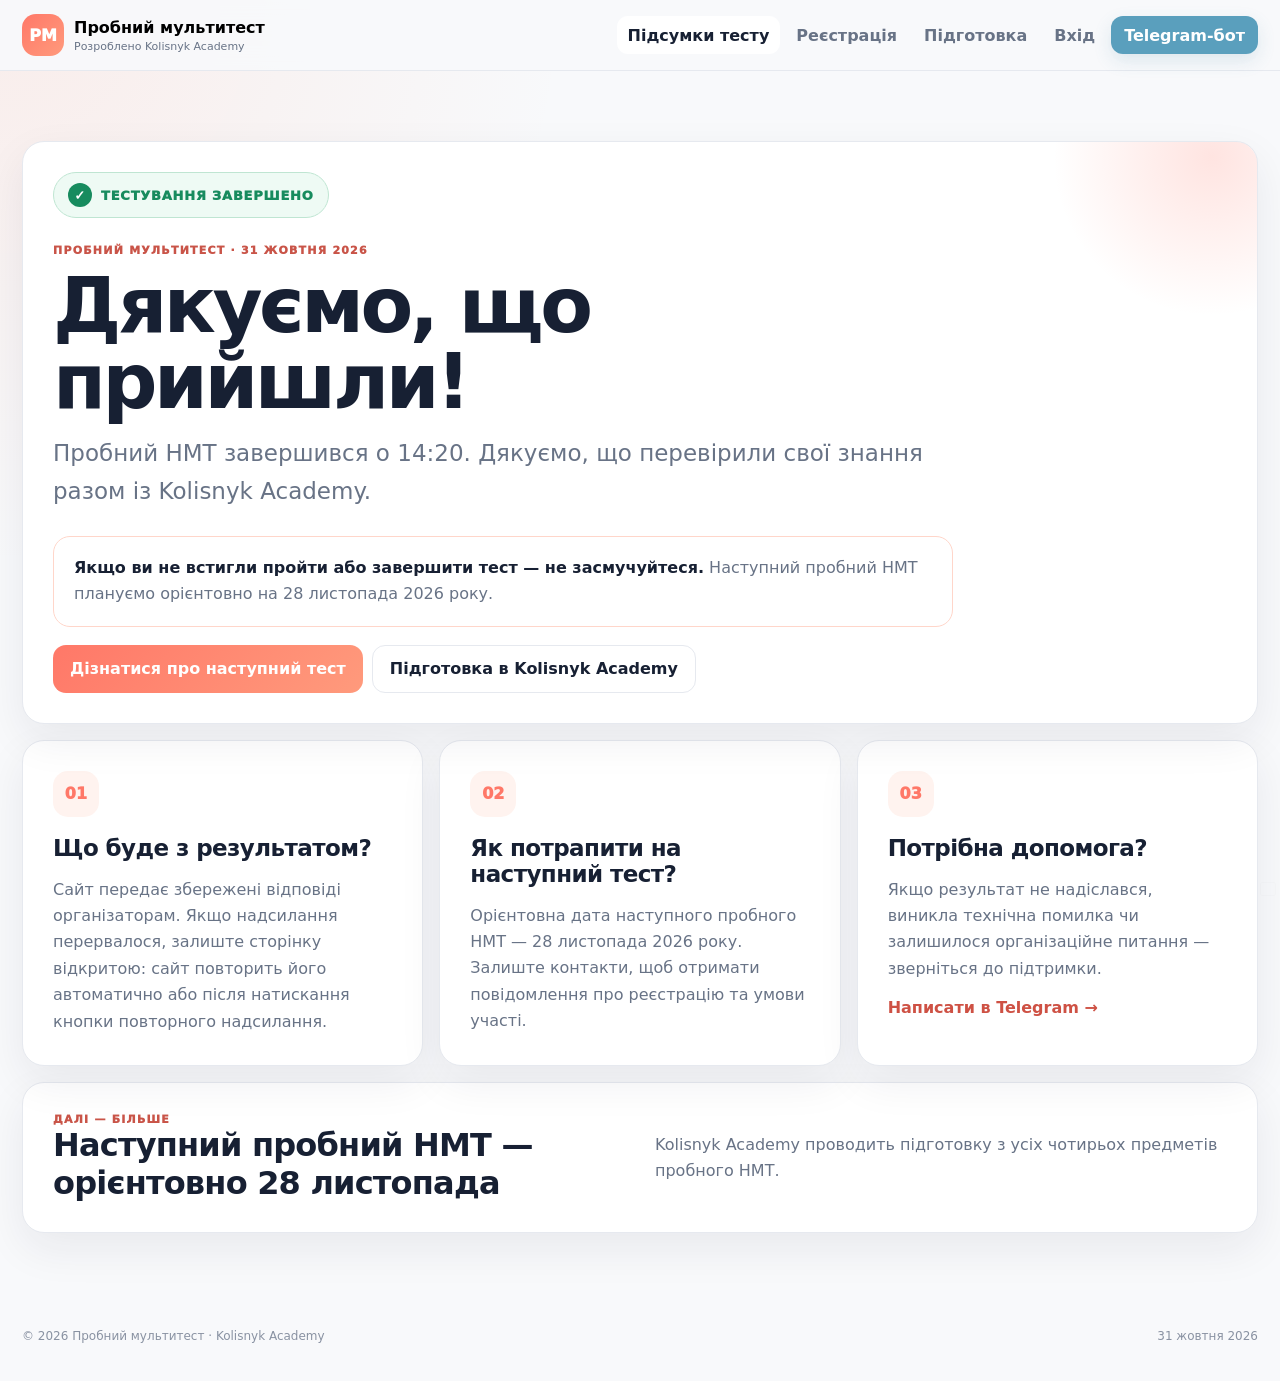
==== commit ca761abf: "Prepare October 31 lifecycle and resilient result delivery" ====
--- a/index.html
+++ b/index.html
@@ -6,25 +6,17 @@
 <title>Пробний мультитест — Kolisnyk Academy</title>
 <link rel="icon" type="image/svg+xml" href="assets/favicon.svg?v=1">
 <meta name="description" content="Пробний НМТ у форматі, наближеному до реального тестувальника: реєстрація, персональний доступ, 2 етапи, 20-хвилинна перерва та 4 предмети.">
-<link rel="stylesheet" href="assets/styles.css?v=60">
-<!-- Microsoft Clarity -->
-<script type="text/javascript">
-    (function(c,l,a,r,i,t,y){
-        c[a]=c[a]||function(){(c[a].q=c[a].q||[]).push(arguments)};
-        t=l.createElement(r);t.async=1;t.src="https://www.clarity.ms/tag/"+i;
-        y=l.getElementsByTagName(r)[0];y.parentNode.insertBefore(t,y);
-    })(window, document, "clarity", "script", "yohpdgjc6r");
-</script>
+<link rel="stylesheet" href="assets/styles.css?v=20261030-final">
 </head>
 <body>
 
 <header class="top"><div class="topin">
 <button class="brand" id="brandHome"><span class="logo">PM</span><span><strong>Пробний мультитест</strong><small>Розроблено Kolisnyk Academy</small></span></button>
-<nav class="desktop-nav" aria-label="Основна навігація"><button data-nav="ended" class="post-event-only" hidden>Завершити тест</button><button data-nav="home" class="active">Головна</button><button data-nav="register">Реєстрація</button><button data-nav="tutors">Підготовка</button><button data-nav="login">Вхід</button><a class="telegram-bot-nav" href="https://t.me/Kolisnyk_academy_bot" target="_blank" rel="noopener">Telegram-бот</a></nav>
+<nav class="desktop-nav" aria-label="Основна навігація"><button data-nav="ended" class="post-event-only" hidden>Підсумки тесту</button><button data-nav="home" class="active">Головна</button><button data-nav="register">Реєстрація</button><button data-nav="tutors">Підготовка</button><button data-nav="login">Вхід</button><a class="telegram-bot-nav" href="https://t.me/Kolisnyk_academy_bot" target="_blank" rel="noopener">Telegram-бот</a></nav>
 </div></header>
 
 <nav class="mobile-nav" aria-label="Мобільна навігація">
-<button data-nav="ended" class="post-event-only" hidden>Завершити тест</button>
+<button data-nav="ended" class="post-event-only" hidden>Підсумки тесту</button>
 <button data-nav="home" class="active">Головна</button>
 <button data-nav="register">Реєстрація</button>
 <button data-nav="login" class="mobile-login"><svg class="mobile-nav-icon" viewBox="0 0 24 24" aria-hidden="true"><path d="M10 4H5a2 2 0 0 0-2 2v12a2 2 0 0 0 2 2h5M14 8l4 4-4 4M8 12h10"/></svg><span>Вхід</span></button>
@@ -82,23 +74,26 @@
   <div class="eyebrow">Пробний мультитест · 31 жовтня 2026</div>
   <h1 id="endedTitle">Дякуємо, що прийшли!</h1>
   <p class="lead">Пробний НМТ завершився о 14:20. Дякуємо, що перевірили свої знання разом із Kolisnyk Academy.</p>
-  <div class="post-event-note"><b>Якщо ви не встигли пройти або завершити тест — не засмучуйтеся.</b> Це не останнє тестування: ми повідомимо про наступні можливості окремо.</div>
+  <div class="post-event-note"><b>Якщо ви не встигли пройти або завершити тест — не засмучуйтеся.</b> Наступний пробний НМТ плануємо орієнтовно на 28 листопада 2026 року.</div>
   <div class="actions post-event-actions">
-    <button class="btn primary" data-nav="ended">Завершити тест</button>
+    <button class="btn primary" data-nav="register">Дізнатися про наступний тест</button>
     <button class="btn ghost" data-nav="tutors">Підготовка в Kolisnyk Academy</button>
   </div>
 </div>
+
+<div id="endedDeliveryState" class="status" role="status" aria-live="polite" hidden></div>
+<button id="endedRetryResultBtn" class="btn primary hide" type="button" hidden>Повторити надсилання відповідей</button>
 
 <div class="post-event-grid">
   <article class="card post-event-card">
     <span class="post-event-icon" aria-hidden="true">01</span>
     <h2>Що буде з результатом?</h2>
-    <p>Збережені відповіді та результат передано організаторам. Якщо надсилання перервалося через інтернет, сайт повторить його автоматично з цього пристрою.</p>
+    <p>Сайт передає збережені відповіді організаторам. Якщо надсилання перервалося, залиште сторінку відкритою: сайт повторить його автоматично або після натискання кнопки повторного надсилання.</p>
   </article>
   <article class="card post-event-card">
     <span class="post-event-icon" aria-hidden="true">02</span>
     <h2>Як потрапити на наступний тест?</h2>
-    <p>Не покладайтеся на збережене посилання: для наступного тестування можуть бути інша сторінка й нові персональні дані для входу. Стежте за повідомленнями або напишіть нам.</p>
+    <p>Орієнтовна дата наступного пробного НМТ — 28 листопада 2026 року. Залиште контакти, щоб отримати повідомлення про реєстрацію та умови участі.</p>
   </article>
   <article class="card post-event-card">
     <span class="post-event-icon" aria-hidden="true">03</span>
@@ -109,7 +104,7 @@
 </div>
 
 <div class="card post-event-footer">
-  <div><div class="eyebrow">Далі — більше</div><h2>До зустрічі на наступних тестуваннях</h2></div>
+  <div><div class="eyebrow">Далі — більше</div><h2>Наступний пробний НМТ — орієнтовно 28 листопада</h2></div>
   <p>Kolisnyk Academy проводить підготовку з усіх чотирьох предметів пробного НМТ.</p>
 </div>
 </section>
@@ -117,7 +112,7 @@
 <section id="register" class="section">
 <div class="grid2">
 <div class="card">
-<div class="eyebrow">Реєстрація</div><h2>Запис на пробний мультитест</h2><p class="lead" style="font-size:16px">Заявки приймаємо до 30 жовтня 2026, 23:59 за київським часом.</p>
+<div class="eyebrow">Реєстрація</div><h2>Запис на пробний мультитест</h2><p id="registrationLead" class="lead" style="font-size:16px">Заявки приймаємо до 30 жовтня 2026, 23:59 за київським часом.</p>
 <form id="registrationForm">
 <div class="formgrid">
 <div class="field full"><label for="regName">Ім'я та прізвище</label><input id="regName" autocomplete="name" required placeholder="Наприклад, Анна Шевченко"></div>
@@ -408,8 +403,8 @@
 
 <div id="warningToast" class="warning-toast" role="status" aria-live="assertive"></div>
 <button class="prep-float" type="button" data-nav="tutors" aria-label="Перейти до підготовки до НМТ з Kolisnyk Academy"><svg viewBox="0 0 24 24" aria-hidden="true"><path d="M4 5.5 12 3l8 2.5-8 2.6-8-2.6Zm3 2v5.2c0 1.7 2.2 3.3 5 3.3s5-1.6 5-3.3V7.5M20 6v6"/></svg><span>Підготовка до НМТ з нами</span></button>
-<script src="assets/exam-data.js?v=45"></script>
-<script src="assets/app.js?v=63"></script>
+<script src="assets/exam-data.js?v=20261030"></script>
+<script src="assets/app.js?v=20261030-final"></script>
 
 </body>
 </html>
--- a/assets/styles.css
+++ b/assets/styles.css
@@ -81,8 +81,9 @@
 .post-event-footer h2{margin-bottom:0}
 .post-event-footer p{color:var(--muted);line-height:1.6;margin:0}
 .post-event-only[hidden]{display:none!important}
-body.test-ended [data-nav="home"],body.test-ended [data-nav="register"],body.test-ended #mobileSupport{display:none!important}
-body.test-ended .mobile-nav{grid-template-columns:repeat(3,1fr)}
+body.test-ended [data-nav="home"],body.test-ended #mobileSupport{display:none!important}
+body.test-ended .mobile-nav{grid-template-columns:repeat(4,1fr)}
+body.test-ended .prep-float{display:none}
 @media(max-width:850px){.post-event-grid{grid-template-columns:1fr}.post-event-footer{grid-template-columns:1fr}.post-event-hero{padding:30px 24px}.post-event-actions .btn{width:100%}}
 .hero{display:grid;grid-template-columns:1.08fr .92fr;gap:26px;padding-top:28px}
 .card,.panel,.exam-shell,.modal-card{
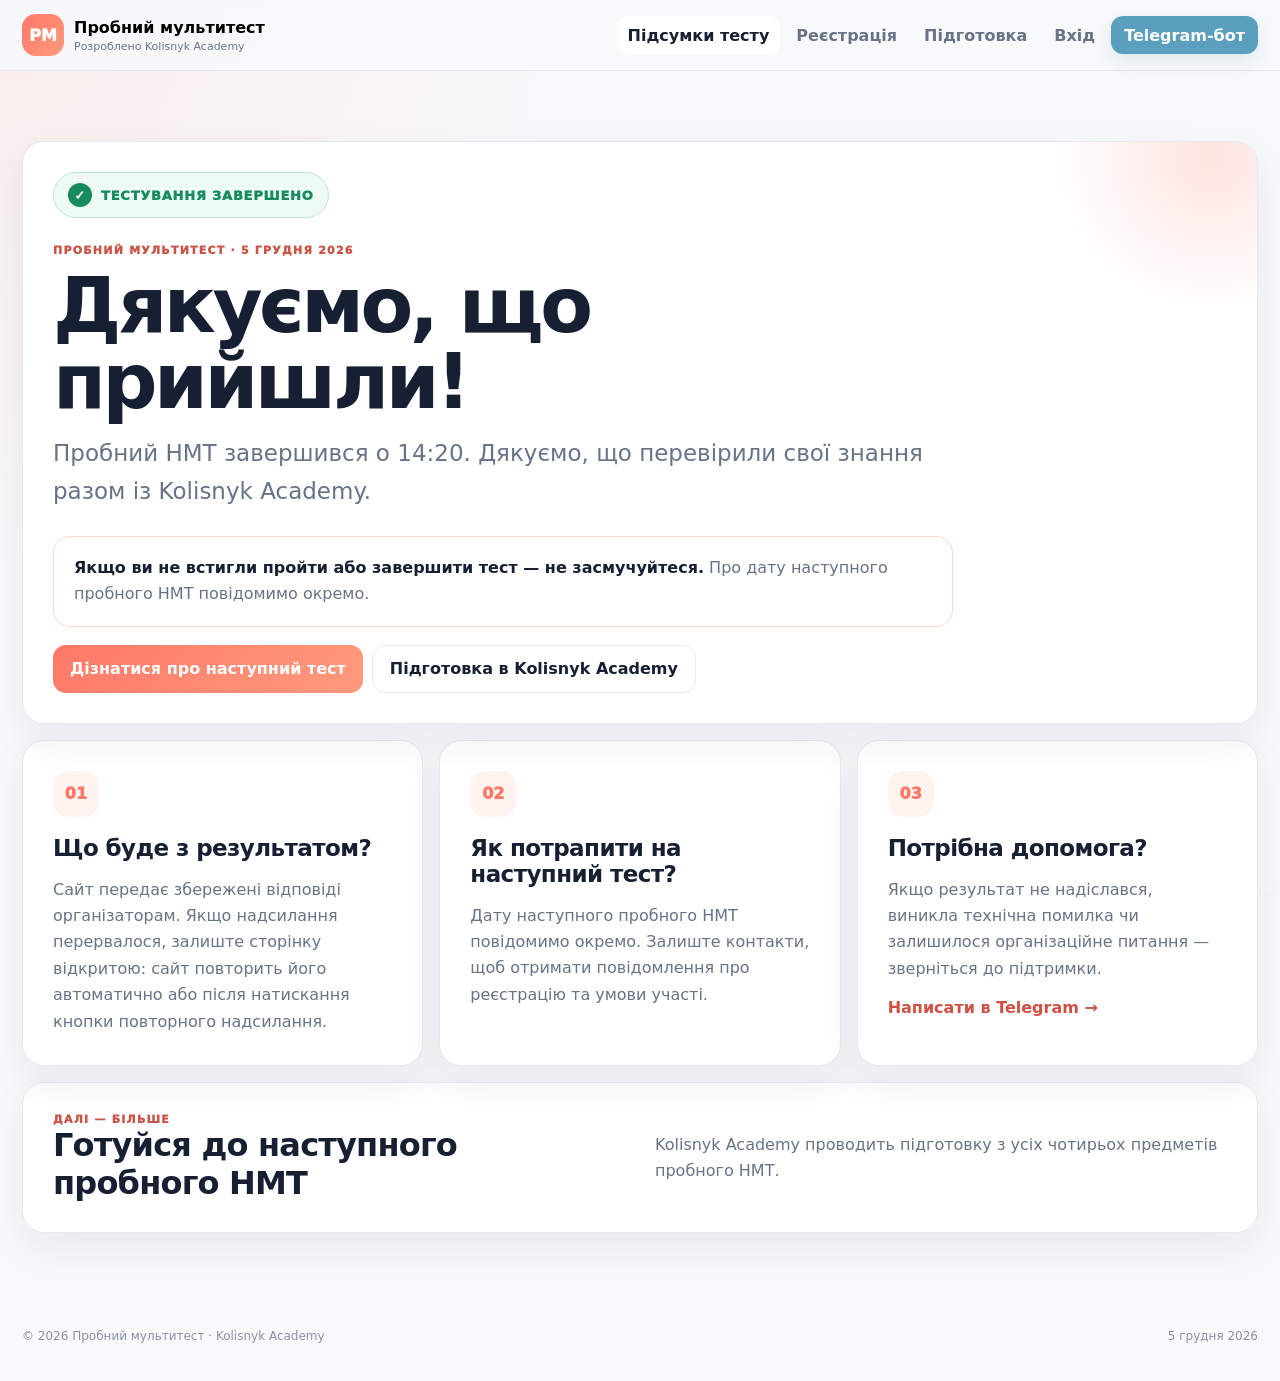
==== commit 3d495518: "Open registration for the December 5 NMT" ====
--- a/index.html
+++ b/index.html
@@ -29,11 +29,11 @@
 <section id="home" class="section active">
 <div class="hero">
 <div class="card">
-<div class="eyebrow" id="homeEyebrow">Пробний мультитест 2026</div>
-<h1 id="homeTitle">НМТ буде 31 жовтня о 10:00</h1>
+<div class="eyebrow" id="homeEyebrow">Реєстрацію відкрито · 5 грудня 2026</div>
+<h1 id="homeTitle">НМТ буде 5 грудня о 10:00</h1>
 <p class="lead" id="homeLead">Перевір знання, відчуй темп тестування та спокійніше зайди в реальний іспит. Чотири предмети, два етапи та формат, наближений до НМТ.</p>
 <div class="collabline"><b>Пробний мультитест від Kolisnyk Academy.</b><br>Проводимо підготовку з математики, української мови, історії України та англійської мови.</div>
-<div class="datebox" id="homePhaseBox"><span id="homePhaseLabel">Реєстрація відкрита до</span><b id="homePhaseValue">30 жовтня 2026 · 23:59</b>
+<div class="datebox" id="homePhaseBox"><span id="homePhaseLabel">Реєстрація відкрита до</span><b id="homePhaseValue">4 грудня 2026 · 23:59</b>
 <div class="countdown" id="countdown">
 <div class="count"><strong id="days">00</strong><span>днів</span></div>
 <div class="count"><strong id="hours">00</strong><span>годин</span></div>
@@ -49,7 +49,7 @@
 <div class="quick">
 <div class="quickrow"><span class="quickicon">1</span><div><b id="quickTitle1">Заповнити реєстрацію</b><span id="quickText1">Телефон і актуальний Telegram обов'язкові.</span></div></div>
 <div class="quickrow"><span class="quickicon">2</span><div><b id="quickTitle2">Дочекатися підтвердження</b><span id="quickText2">Усю важливу інформацію надішлемо за вказаними контактами.</span></div></div>
-<div class="quickrow"><span class="quickicon">3</span><div><b id="quickTitle3">Увійти 31 жовтня</b><span id="quickText3">Для кожного учасника буде персональний доступ.</span></div></div>
+<div class="quickrow"><span class="quickicon">3</span><div><b id="quickTitle3">Увійти 5 грудня</b><span id="quickText3">Для кожного учасника буде персональний доступ.</span></div></div>
 </div>
 <div class="support"><p><b>Є питання або щось не працює?</b><br>Напиши нам у Telegram — допоможемо.</p><a id="supportHome" class="btn soft" href="https://t.me/kolisnyk_academy" target="_blank" rel="noopener">Написати в Telegram</a></div>
 </div>
@@ -58,7 +58,7 @@
 <div class="card" style="margin-top:16px">
 <div class="eyebrow">FAQ</div><h2>Короткі відповіді</h2>
 <div class="faq">
-<details><summary>Коли буде пробний мультитест?</summary><p>31 жовтня 2026 року. Перша сесія починається о 10:00, друга — о 12:20 за київським часом. Логін і пароль можна отримати в Telegram-боті після реєстрації.</p></details>
+<details><summary>Коли буде пробний мультитест?</summary><p>5 грудня 2026 року. Перша сесія починається о 10:00, друга — о 12:20 за київським часом. Логін і пароль можна отримати в Telegram-боті після реєстрації.</p></details>
 <details><summary>Які предмети будуть?</summary><p>Українська мова, математика, історія України та англійська мова. Усі чотири предмети проводить Kolisnyk Academy.</p></details>
 <details><summary>Скільки триватиме тест?</summary><p>Перша сесія триває з 10:00 до 12:00. О 12:00 вона завершується автоматично, після чого триває перерва до 12:20. Якщо завершиш раніше, матимеш довшу перерву. Друга сесія проходить з 12:20 до 14:20.</p></details>
 <details><summary>Що буде, якщо не завершити першу сесію до 12:00?</summary><p>О 12:00 перша сесія завершується автоматично. Якщо учасник не завершив її самостійно вчасно, за цю сесію відображатиметься 0. Дані виконання зберігаються для організатора.</p></details>
@@ -71,10 +71,10 @@
 <section id="ended" class="section post-event-section" aria-labelledby="endedTitle" aria-hidden="true">
 <div class="post-event-hero card">
   <div class="post-event-status"><span aria-hidden="true">✓</span> Тестування завершено</div>
-  <div class="eyebrow">Пробний мультитест · 31 жовтня 2026</div>
+  <div class="eyebrow">Пробний мультитест · 5 грудня 2026</div>
   <h1 id="endedTitle">Дякуємо, що прийшли!</h1>
   <p class="lead">Пробний НМТ завершився о 14:20. Дякуємо, що перевірили свої знання разом із Kolisnyk Academy.</p>
-  <div class="post-event-note"><b>Якщо ви не встигли пройти або завершити тест — не засмучуйтеся.</b> Наступний пробний НМТ плануємо орієнтовно на 28 листопада 2026 року.</div>
+  <div class="post-event-note"><b>Якщо ви не встигли пройти або завершити тест — не засмучуйтеся.</b> Про дату наступного пробного НМТ повідомимо окремо.</div>
   <div class="actions post-event-actions">
     <button class="btn primary" data-nav="register">Дізнатися про наступний тест</button>
     <button class="btn ghost" data-nav="tutors">Підготовка в Kolisnyk Academy</button>
@@ -93,7 +93,7 @@
   <article class="card post-event-card">
     <span class="post-event-icon" aria-hidden="true">02</span>
     <h2>Як потрапити на наступний тест?</h2>
-    <p>Орієнтовна дата наступного пробного НМТ — 28 листопада 2026 року. Залиште контакти, щоб отримати повідомлення про реєстрацію та умови участі.</p>
+    <p>Дату наступного пробного НМТ повідомимо окремо. Залиште контакти, щоб отримати повідомлення про реєстрацію та умови участі.</p>
   </article>
   <article class="card post-event-card">
     <span class="post-event-icon" aria-hidden="true">03</span>
@@ -104,7 +104,7 @@
 </div>
 
 <div class="card post-event-footer">
-  <div><div class="eyebrow">Далі — більше</div><h2>Наступний пробний НМТ — орієнтовно 28 листопада</h2></div>
+  <div><div class="eyebrow">Далі — більше</div><h2>Готуйся до наступного пробного НМТ</h2></div>
   <p>Kolisnyk Academy проводить підготовку з усіх чотирьох предметів пробного НМТ.</p>
 </div>
 </section>
@@ -112,7 +112,7 @@
 <section id="register" class="section">
 <div class="grid2">
 <div class="card">
-<div class="eyebrow">Реєстрація</div><h2>Запис на пробний мультитест</h2><p id="registrationLead" class="lead" style="font-size:16px">Заявки приймаємо до 30 жовтня 2026, 23:59 за київським часом.</p>
+<div class="eyebrow">Реєстрація</div><h2>Запис на пробний мультитест</h2><p id="registrationLead" class="lead" style="font-size:16px">Заявки приймаємо до 4 грудня 2026, 23:59 за київським часом.</p>
 <form id="registrationForm">
 <div class="formgrid">
 <div class="field full"><label for="regName">Ім'я та прізвище</label><input id="regName" autocomplete="name" required placeholder="Наприклад, Анна Шевченко"></div>
@@ -139,7 +139,7 @@
 
 <section id="login" class="section">
 <div class="card login">
-<div class="eyebrow">31 жовтня 2026</div><h2>Вхід для учасників</h2><p class="lead" style="font-size:16px">Вхід для учасників буде доступний з 09:00 31 жовтня. Увійди завчасно — тест починається о 10:00.</p>
+<div class="eyebrow">5 грудня 2026</div><h2>Вхід для учасників</h2><p class="lead" style="font-size:16px">Вхід для учасників буде доступний з 09:00 5 грудня. Увійди завчасно — тест починається о 10:00.</p>
 <div id="sessionStatus" class="sessionbox" aria-live="polite"><strong>Вхід для зареєстрованих учасників</strong><span>Використай персональні логін і пароль, отримані в Telegram-боті після реєстрації.</span></div>
   <div id="loginCountdown" class="phase-countdown" hidden aria-live="polite"></div>
   <form id="loginForm" style="margin-top:18px">
@@ -161,7 +161,7 @@
         <small>Учасник / учасниця</small>
         <strong id="lobbyName">Учасник / учасниця</strong>
         <div style="margin-top:18px;color:var(--muted)">Пробний НМТ від Kolisnyk Academy</div>
-        <div style="font-size:22px;font-weight:950;margin-top:4px">31 жовтня 2026</div>
+        <div style="font-size:22px;font-weight:950;margin-top:4px">5 грудня 2026</div>
       </div>
       <div>
         <div class="info-band">Тест проходить у два етапи. У межах одного етапу можна самостійно перемикатися між двома предметами. Після завершення першого етапу повернутися до української мови та математики неможливо.</div>
@@ -336,7 +336,7 @@
 
 </main>
 
-<footer class="footer"><span>© 2026 Пробний мультитест · Kolisnyk Academy</span><span>31 жовтня 2026</span><button id="versionKnock" class="version-knock" aria-label=""></button></footer>
+<footer class="footer"><span>© 2026 Пробний мультитест · Kolisnyk Academy</span><span>5 грудня 2026</span><button id="versionKnock" class="version-knock" aria-label=""></button></footer>
 
 <div id="finishModal" class="modal">
   <div class="modal-card">
